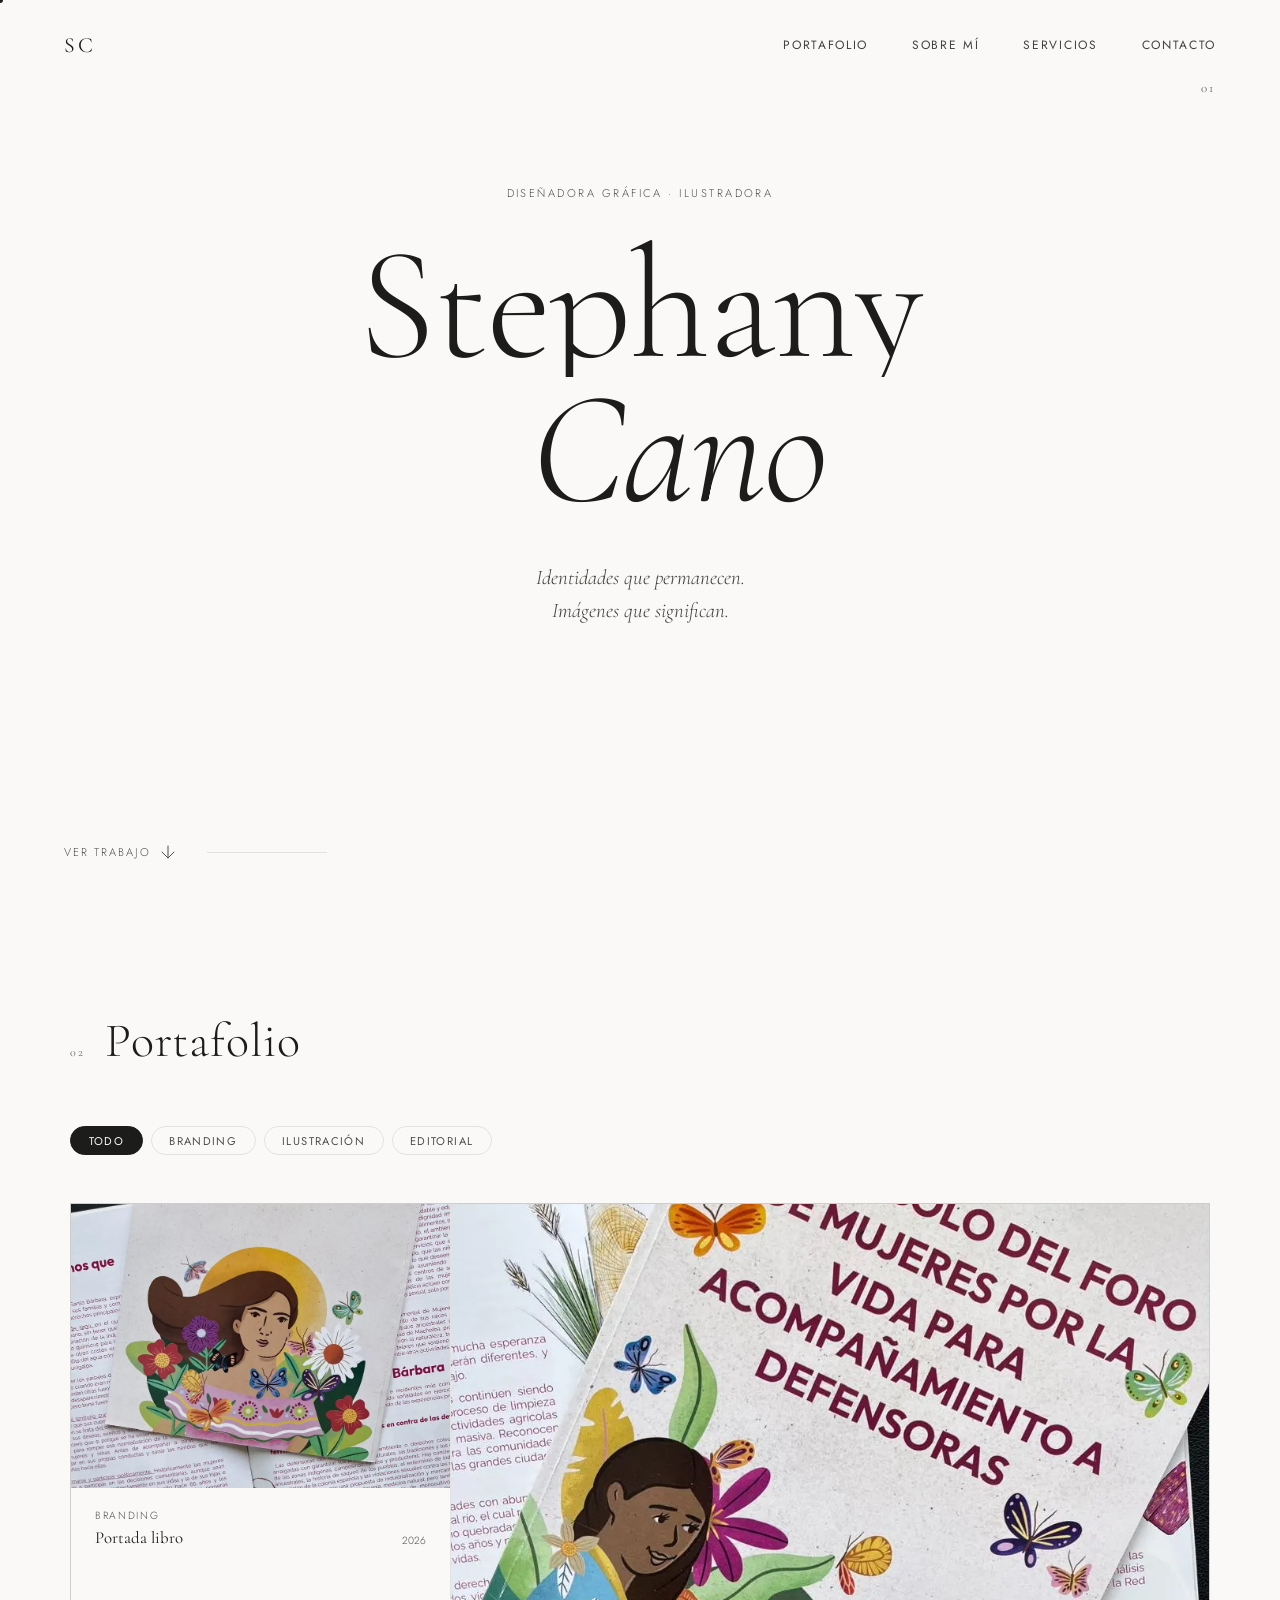
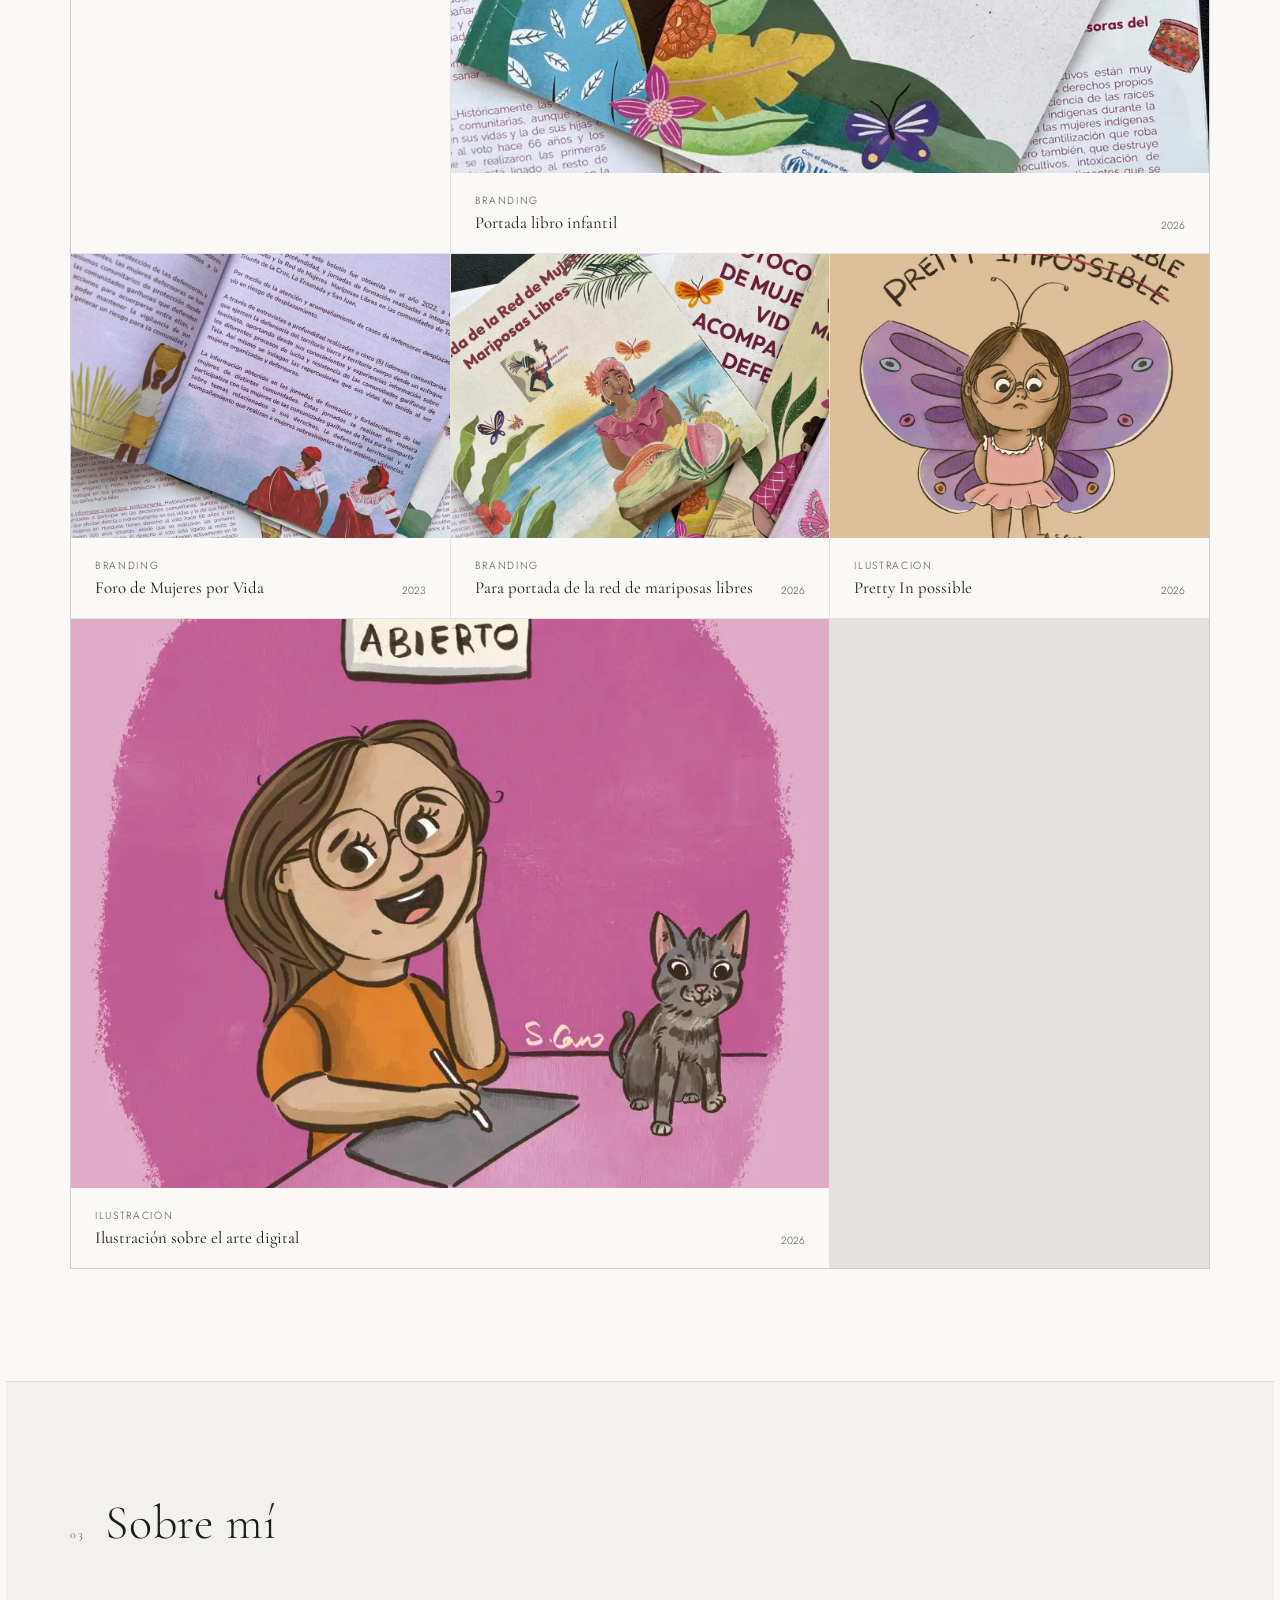
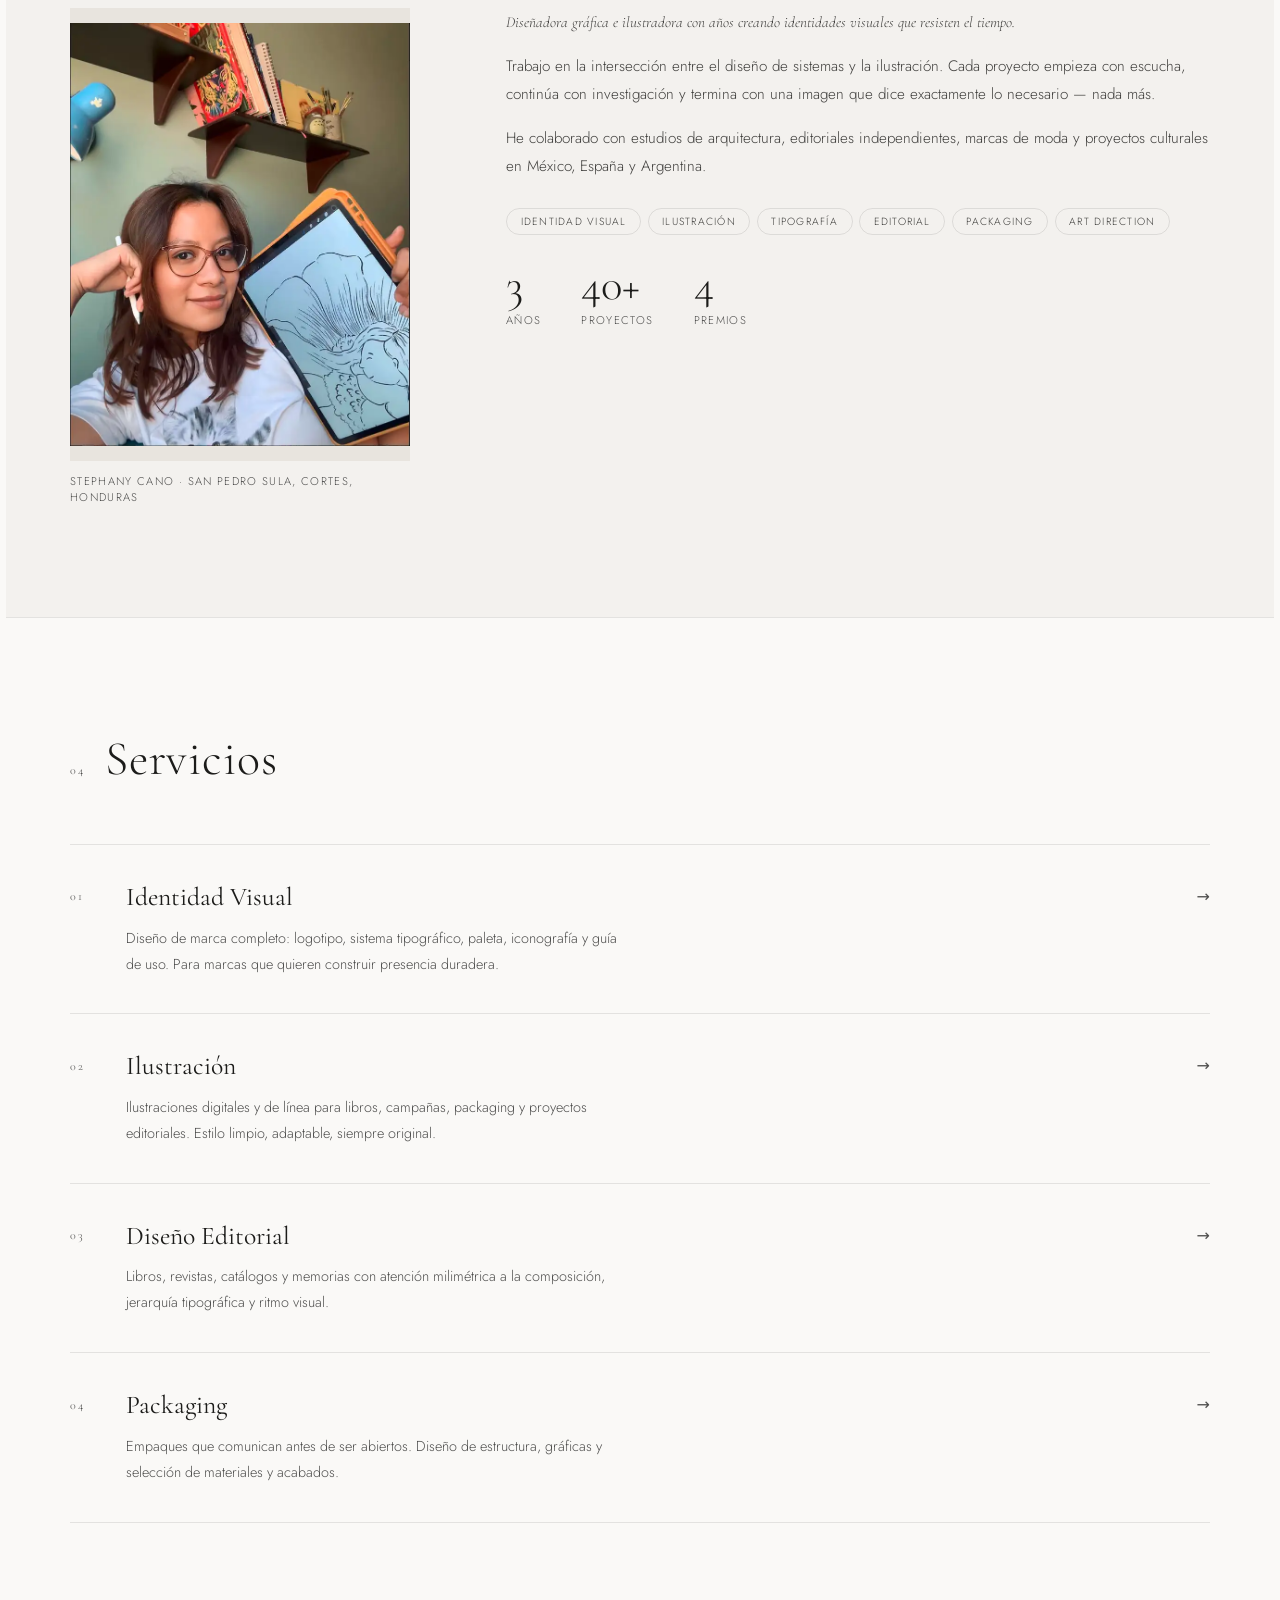
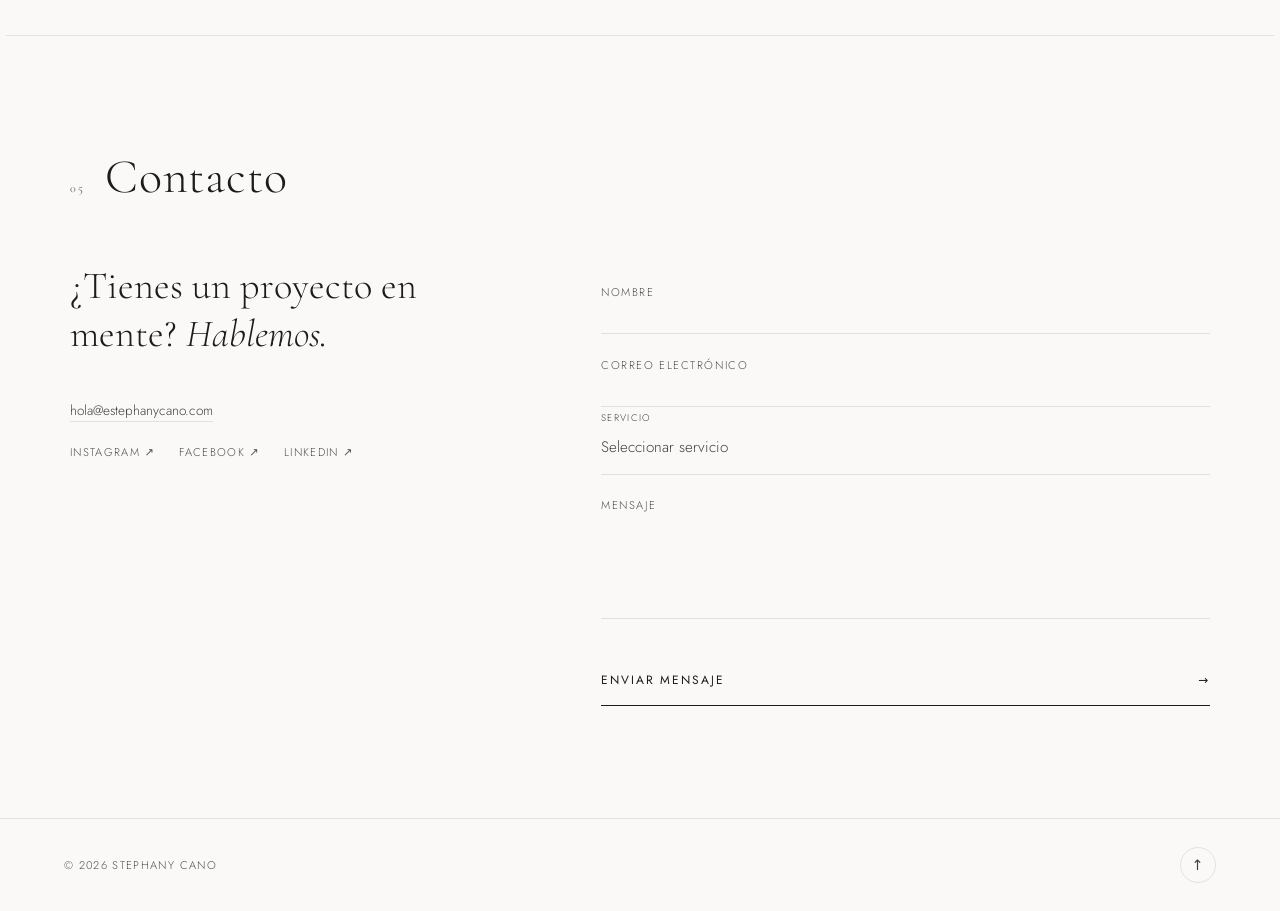
==== index.html @ 4fad3237 "version actualizada para deploy" ====
<!DOCTYPE html>
<html lang="es">
<head>
  <meta charset="UTF-8" />
  <meta name="viewport" content="width=device-width, initial-scale=1.0"/>
  <title>Stephany Cano — Diseño & Ilustración</title>
  <link rel="stylesheet" href="front/css/estilos.css" />
  <link href="https://fonts.googleapis.com/css2?family=Cormorant+Garamond:ital,wght@0,300;0,400;1,300;1,400&family=Jost:wght@300;400;500&display=swap" rel="stylesheet"/>
</head>
<body>

  <div class="cursor" id="cursor"></div>

  <!-- nav de informacion -->
  <header class="nav" id="nav">
    <a href="#inicio" class="nav-logo">SC</a>
    <nav class="nav-links" aria-label="Navegación principal">
      <a href="#portafolio">Portafolio</a>
      <a href="#sobre-mi">Sobre mí</a>
      <a href="#servicios">Servicios</a>
      <a href="#contacto">Contacto</a>
    </nav>
    <button class="burger" id="burger" aria-label="Abrir menú">
      <span></span><span></span>
    </button>
  </header>

  <!-- MENÚ MÓVIL -->
  <div class="overlay-menu" id="overlayMenu" aria-hidden="true">
    <button class="overlay-close" id="overlayClose" aria-label="Cerrar">✕</button>
    <nav class="overlay-nav">
      <a href="#portafolio" class="overlay-link">Portafolio</a>
      <a href="#sobre-mi" class="overlay-link">Sobre mí</a>
      <a href="#servicios" class="overlay-link">Servicios</a>
      <a href="#contacto" class="overlay-link">Contacto</a>
    </nav>
  </div>

  <!-- HERO -->
  <section class="hero" id="inicio">
    <div class="hero-num">01</div>
    <div class="hero-body">
      <p class="hero-eyebrow">Diseñadora gráfica · Ilustradora</p>
      <h1 class="hero-name">
        <span class="line-wrap"><span class="line">Stephany</span></span>
        <span class="line-wrap italic"><span class="line">Cano</span></span>
      </h1>
      <p class="hero-sub">Identidades que permanecen.<br/>Imágenes que significan.</p>
    </div>
    <div class="hero-foot">
      <a href="#portafolio" class="scroll-cta">
        <span>Ver trabajo</span>
        <svg width="14" height="14" viewBox="0 0 14 14" fill="none" aria-hidden="true">
          <path d="M7 1v12M1 7l6 6 6-6" stroke="currentColor" stroke-width="1" stroke-linecap="round"/>
        </svg>
      </a>
      <div class="hero-line"></div>
    </div>
  </section>

  <!-- PORTAFOLIO -->
  <section class="section" id="portafolio">
    <div class="section-meta">
      <span class="sec-num">02</span>
      <h2 class="sec-title">Portafolio</h2>
    </div>
    <div class="filter-row">
      <button class="f-btn active" data-f="all">Todo</button>
      <button class="f-btn" data-f="branding">Branding</button>
      <button class="f-btn" data-f="ilustracion">Ilustración</button>
      <button class="f-btn" data-f="editorial">Editorial</button>
    </div>
    <div class="work-grid" id="workGrid">

      <article class="work-item" data-cat="branding">
        <div class="work-img">
          <img src="img/1.webp" alt="Identidad Atelier Nube" />
          <div class="work-overlay">Ver proyecto</div>
        </div>
        <div class="work-info">
          <span class="work-cat">Branding</span>
          <h3>Portada libro</h3>
          <span class="work-yr">2026</span>
        </div>
      </article>

      <article class="work-item wide" data-cat="ilustracion">
        <div class="work-img">
          <img src="img/2.webp" alt="Identidad Atelier Nube" />
          <div class="work-overlay">Ver proyecto</div>
        </div>
        <div class="work-info">
          <span class="work-cat">Branding</span>
          <h3>Portada libro infantil</h3>
          <span class="work-yr">2026</span>
        </div>
      </article>

      <article class="work-item" data-cat="editorial">
        <div class="work-img">
          <img src="img/3.webp" alt="Identidad Atelier Nube" />
          <div class="work-overlay">Ver proyecto</div>
        </div>
        <div class="work-info">
          <span class="work-cat">Branding</span>
          <h3>Foro de Mujeres por Vida</h3>
          <span class="work-yr">2023</span>
        </div>
      </article>

      <article class="work-item" data-cat="branding">
        <div class="work-img">
          <img src="img/4.webp" alt="Identidad Atelier Nube" />
          <div class="work-overlay">Ver proyecto</div>
        </div>
        <div class="work-info">
          <span class="work-cat">Branding</span>
          <h3>Para portada de la red de mariposas libres</h3>
          <span class="work-yr">2026</span>
        </div>
      </article>

      <article class="work-item" data-cat="ilustracion">
        <div class="work-img">
          <img src="img/9.webp" alt="Identidad Atelier Nube" />
          <div class="work-overlay">Ver proyecto</div>
        </div>
        <div class="work-info">
          <span class="work-cat">Ilustracion</span>
          <h3>Pretty In possible</h3>
          <span class="work-yr">2026</span>
        </div>
      </article>

      <article class="work-item wide" data-cat="ilustracion">
        <div class="work-img">
          <img src="img/7.webp" alt="Ilustracion una niña y un gato" />
          <div class="work-overlay">Ver proyecto</div>
        </div>
        <div class="work-info">
          <span class="work-cat">Ilustracion</span>
          <h3>Ilustración sobre el arte digital</h3>
          <span class="work-yr">2026</span>
        </div>
      </article>

    </div>
  </section>

  <!-- seccion de informacion sobre mi -->
  <section class="section sobre" id="sobre-mi">
    <div class="section-meta">
      <span class="sec-num">03</span>
      <h2 class="sec-title">Sobre mí</h2>
    </div>
    <div class="sobre-grid">
      <div class="sobre-foto reveal">
        <div class="foto-box"><span></span>
          <img src="img/person.webp"/></div>
        
        <p class="foto-caption">Stephany Cano · San Pedro Sula, Cortes, Honduras</p>
      </div>
      <div class="sobre-txt reveal">
        <p class="sobre-lead">Diseñadora gráfica e ilustradora con años creando identidades visuales que resisten el tiempo.</p>
        <p>Trabajo en la intersección entre el diseño de sistemas y la ilustración. Cada proyecto empieza con escucha, continúa con investigación y termina con una imagen que dice exactamente lo necesario — nada más.</p>
        <p>He colaborado con estudios de arquitectura, editoriales independientes, marcas de moda y proyectos culturales en México, España y Argentina.</p>
        <div class="tag-list">
          <span>Identidad visual</span><span>Ilustración</span><span>Tipografía</span>
          <span>Editorial</span><span>Packaging</span><span>Art direction</span>
        </div>
        <div class="stat-row">
          <div class="stat"><strong>3</strong><span>años</span></div>
          <div class="stat"><strong>40+</strong><span>proyectos</span></div>
          <div class="stat"><strong>4</strong><span>premios</span></div>
        </div>
      </div>
    </div>
  </section>

  <!-- seccion de los servicios -->
  <section class="section" id="servicios">
    <div class="section-meta">
      <span class="sec-num">04</span>
      <h2 class="sec-title">Servicios</h2>
    </div>
    <div class="serv-list">
      <div class="serv-item reveal">
        <div class="serv-head">
          <span class="serv-n">01</span>
          <h3>Identidad Visual</h3>
          <span class="serv-arr">→</span>
        </div>
        <p>Diseño de marca completo: logotipo, sistema tipográfico, paleta, iconografía y guía de uso. Para marcas que quieren construir presencia duradera.</p>
      </div>
      <div class="serv-item reveal">
        <div class="serv-head">
          <span class="serv-n">02</span>
          <h3>Ilustración</h3>
          <span class="serv-arr">→</span>
        </div>
        <p>Ilustraciones digitales y de línea para libros, campañas, packaging y proyectos editoriales. Estilo limpio, adaptable, siempre original.</p>
      </div>
      <div class="serv-item reveal">
        <div class="serv-head">
          <span class="serv-n">03</span>
          <h3>Diseño Editorial</h3>
          <span class="serv-arr">→</span>
        </div>
        <p>Libros, revistas, catálogos y memorias con atención milimétrica a la composición, jerarquía tipográfica y ritmo visual.</p>
      </div>
      <div class="serv-item reveal">
        <div class="serv-head">
          <span class="serv-n">04</span>
          <h3>Packaging</h3>
          <span class="serv-arr">→</span>
        </div>
        <p>Empaques que comunican antes de ser abiertos. Diseño de estructura, gráficas y selección de materiales y acabados.</p>
      </div>
    </div>
  </section>

  <!-- CONTACTO -->
  <section class="section" id="contacto">
    <div class="section-meta">
      <span class="sec-num">05</span>
      <h2 class="sec-title">Contacto</h2>
    </div>
    <div class="contact-grid">
      <div class="contact-left reveal">
        <p class="contact-lead">¿Tienes un proyecto en mente? <em>Hablemos.</em></p>
        <div class="contact-info">
          <a href="mailto:hola@elenamora.com" class="c-mail">hola@estephanycano.com</a>
          <div class="c-socials">
            <a href="https://www.instagram.com/stephaniecanolara/" class="c-soc" target="_blank" rel="noopener">Instagram ↗</a>
            <a href="#" class="c-soc" target="_blank" rel="noopener">Facebook ↗</a>
            <a href="#" class="c-soc" target="_blank" rel="noopener">LinkedIn ↗</a>
          </div>
        </div>
      </div>
      <form class="contact-form reveal" id="cForm" novalidate>
        <div class="field">
          <input type="text" id="fn" name="nombre" placeholder=" " required autocomplete="name"/>
          <label for="fn">Nombre</label>
        </div>
        <div class="field">
          <input type="email" id="fe" name="email" placeholder=" " required autocomplete="email"/>
          <label for="fe">Correo electrónico</label>
        </div>
        <div class="field field-sel">
          <select id="fs" name="servicio">
            <option value="">Seleccionar servicio</option>
            <option>Identidad Visual</option>
            <option>Ilustración</option>
            <option>Diseño Editorial</option>
            <option>Packaging</option>
            <option>Otro</option>
          </select>
          <label for="fs" class="sel-label">Servicio</label>
        </div>
        <div class="field">
          <textarea id="fm" name="mensaje" rows="4" placeholder=" " required></textarea>
          <label for="fm">Mensaje</label>
        </div>
        <button type="submit" class="send-btn">
          <span>Enviar mensaje</span>
          <span class="send-arr">→</span>
        </button>
        <p class="form-ok" id="formOk">Mensaje recibido — te escribo pronto.</p>
      </form>
    </div>
  </section>

  <!-- FOOTER -->
  <footer class="footer">
    <span>© 2026 Stephany Cano</span>
    <a href="#inicio" class="up-btn" aria-label="Volver arriba">↑</a>
  </footer>

  <script src="front/js/script.js"></script>
</body>
</html>
---- front/css/estilos.css ----
/* ---- VARIABLES ---- */
:root {
  --white:   #faf9f7;
  --off:     #f3f1ee;
  --bone:    #e8e4de;
  --ink:     #1c1c1a;
  --ink-mid: #41403e;
  --ink-low: #4f4f4e;
  --rule:    rgba(28,28,26,.1);
  --accent:  #1c1c1a;

  --serif: 'Cormorant Garamond', Georgia, serif;
  --sans:  'Jost', system-ui, sans-serif;

  --max: 1140px;
  --pad: clamp(1.5rem, 5vw, 4rem);
  --ease: cubic-bezier(.4,0,.2,1);
}

/* ---- RESET ---- */
*, *::before, *::after { box-sizing: border-box; margin: 0; padding: 0; }
html { scroll-behavior: smooth; }
body {
  font-family: var(--sans);
  font-weight: 300;
  background: var(--white);
  color: var(--ink);
  overflow-x: hidden;
  -webkit-font-smoothing: antialiased;
}
a { color: inherit; text-decoration: none; }
ul { list-style: none; }
button { font-family: inherit; cursor: pointer; background: none; border: none; }
img { display: block; max-width: 100%; }

/* ---- CURSOR ---- */
.cursor {
  width: 6px; height: 6px;
  background: var(--ink);
  border-radius: 50%;
  position: fixed; top: 0; left: 0;
  pointer-events: none;
  z-index: 9999;
  transform: translate(-50%,-50%);
  transition: transform .15s var(--ease), width .3s, height .3s, background .3s;
  mix-blend-mode: multiply;
}
.cursor.big {
  width: 40px; height: 40px;
  background: transparent;
  border: 1px solid var(--ink);
  opacity: .5;
}
@media (pointer: coarse) { .cursor { display: none; } html { cursor: auto; } }

/* ---- NAV ---- */
.nav {
  position: fixed; top: 0; left: 0; right: 0;
  z-index: 800;
  padding: 2rem var(--pad);
  display: flex; align-items: center; justify-content: space-between;
  transition: background .4s var(--ease), padding .4s var(--ease);
}
.nav.stuck {
  background: rgba(250,249,247,.95);
  backdrop-filter: blur(10px);
  padding: 1.1rem var(--pad);
  border-bottom: 1px solid var(--rule);
}
.nav-logo {
  font-family: var(--serif);
  font-size: 1.35rem;
  font-weight: 400;
  letter-spacing: .15em;
}
.nav-links {
  display: flex; gap: 2.75rem;
}
.nav-links a {
  font-size: .75rem;
  font-weight: 400;
  letter-spacing: .14em;
  text-transform: uppercase;
  color: var(--ink-mid);
  position: relative;
  transition: color .3s;
}
.nav-links a::after {
  content: '';
  position: absolute; bottom: -3px; left: 0;
  width: 0; height: 1px;
  background: var(--ink);
  transition: width .35s var(--ease);
}
.nav-links a:hover { color: var(--ink); }
.nav-links a:hover::after { width: 100%; }

.burger {
  display: none; flex-direction: column; gap: 7px; padding: 4px;
}
.burger span {
  display: block; width: 22px; height: 1px; background: var(--ink);
  transition: transform .35s var(--ease), opacity .35s;
}
.work-img img {
  width: 100%;
  height: 100%;
  object-fit: cover;
  display: block;
  transition: transform .5s ease;
}

.work-item:hover .work-img img {
  transform: scale(1.04);
}
/* ---- OVERLAY MENU ---- */
.overlay-menu {
  position: fixed; inset: 0;
  background: var(--ink);
  z-index: 900;
  display: flex; align-items: center; justify-content: center;
  opacity: 0; pointer-events: none;
  transition: opacity .45s var(--ease);
}
.overlay-menu.open { opacity: 1; pointer-events: all; }
.overlay-close {
  position: absolute; top: 2rem; right: var(--pad);
  color: rgba(250,249,247,.5); font-size: 1.25rem;
  transition: color .25s;
}
.overlay-close:hover { color: var(--white); }
.overlay-nav { display: flex; flex-direction: column; align-items: center; gap: 2rem; }
.overlay-link {
  font-family: var(--serif);
  font-size: clamp(2rem, 6vw, 4rem);
  font-weight: 300;
  font-style: italic;
  color: rgba(250,249,247,.8);
  letter-spacing: .03em;
  transition: color .3s;
}
.overlay-link:hover { color: var(--white); }

/* ---- HERO ---- */
.hero {
  align-items: center;
  text-align: center;
  min-height: 100svh;
  display:grid;
  grid-template-rows: 1fr auto;
  
  padding: 0 var(--pad);
  padding-top: 1rem;
  position: relative;
}
.hero-num {
  position: absolute; top: 5rem; right: var(--pad);
  font-family: var(--serif); font-size: .80rem;
  color: var(--ink-low); letter-spacing: .2em;
}
.hero-body {

   align-self:center;
    padding-bottom: 3rem; 
  }
.hero-eyebrow {
  font-size: .7rem;
  letter-spacing: .22em;
  text-transform: uppercase;
  color: var(--ink-low);
  margin-bottom: 2rem;
}
.hero-name {
  font-family: var(--serif);
  font-size: clamp(5rem, 14vw, 10rem);
  font-weight: 300;
  line-height: .9;
  letter-spacing: -.01em;
  display: block;
  overflow: hidden;
}
.line-wrap {
  display: block; overflow: hidden;
}
.line-wrap.italic { margin-left: clamp(2rem, 6vw, 8rem); }
.line-wrap.italic .line { font-style: italic; }
.line {
  display: block;
  transform: translateY(110%);
  animation: slideUp .9s var(--ease) forwards;
}
.line-wrap:nth-child(2) .line { animation-delay: .12s; }
.hero-sub {
  font-family: var(--serif); font-size: clamp(1rem, 2vw, 1.3rem);
  font-weight: 300; font-style: italic;
  color: var(--ink-mid); line-height: 1.6;
  margin-top: 2.5rem;
  animation: fadeIn .9s .4s both;
}
@keyframes slideUp {
  to { transform: translateY(0); }
}
@keyframes fadeIn {
  from { opacity: 0; transform: translateY(12px); }
  to   { opacity: 1; transform: translateY(0); }
}

.hero-foot {
  display: flex; align-items: center; gap: 2rem;
  padding-bottom: 2.5rem;
  animation: fadeIn .8s .6s both;
}
.scroll-cta {
  display: flex; align-items: center; gap: .6rem;
  font-size: .7rem; letter-spacing: .18em; text-transform: uppercase;
  color: var(--ink-low);
  transition: color .3s, gap .3s;
}
.scroll-cta:hover { color: var(--ink); gap: .9rem; }
.hero-line {
  flex: 1; height: 1px; background: var(--rule);
  max-width: 120px;
}

/* ---- SECTION BASE ---- */
.section {
  padding: 7rem var(--pad);
  max-width: calc(var(--max) + var(--pad) * 2);
  margin: 0 auto;
}
.section + .section { border-top: 1px solid var(--rule); }

.section-meta {
  display: flex; align-items: baseline; gap: 1.25rem;
  margin-bottom: 3.5rem;
}
.sec-num {
  font-family: var(--serif); font-size: .75rem;
  color: var(--ink-low); letter-spacing: .15em;
}
.sec-title {
  font-family: var(--serif);
  font-size: clamp(1.8rem, 4vw, 3rem);
  font-weight: 300; letter-spacing: .02em;
}

/* ---- FILTER ROW ---- */
.filter-row {
  display: flex; gap: .5rem; flex-wrap: wrap;
  margin-bottom: 3rem;
}
.f-btn {
  padding: .35rem 1.1rem;
  font-size: .7rem; letter-spacing: .12em; text-transform: uppercase;
  border: 1px solid var(--rule);
  border-radius: 100px;
  color: var(--ink-low);
  transition: all .3s var(--ease);
}
.f-btn:hover, .f-btn.active {
  background: var(--ink); color: var(--white);
  border-color: var(--ink);
}

/* ---- WORK GRID ---- */
.work-grid {
  display: grid;
  grid-template-columns: repeat(3, 1fr);
  gap: 1px;
  background: var(--rule);
  border: 1px solid var(--rule);
}
.work-item {
  background: var(--white);
  overflow: hidden;
  transition: background .3s;
}
.work-item.wide { grid-column: span 2; }
.work-item.hidden { display: none; }

.work-img {
  aspect-ratio: 4/3;
  background: linear-gradient(145deg, var(--c1), var(--c2));
  display: flex; align-items: center; justify-content: center;
  position: relative;
  overflow: hidden;
  transition: background .4s;
}
.work-sym {
  font-size: 3rem; color: rgba(28,28,26,.15);
  transition: transform .5s var(--ease), color .4s;
}
.work-overlay {
  position: absolute; inset: 0;
  display: flex; align-items: center; justify-content: center;
  font-size: .7rem; letter-spacing: .18em; text-transform: uppercase;
  background: rgba(28,28,26,.7); color: var(--white);
  opacity: 0;
  transition: opacity .35s var(--ease);
}
.work-item:hover .work-overlay { opacity: 1; }
.work-item:hover .work-sym { transform: scale(1.1) rotate(8deg); color: rgba(28,28,26,.08); }

.work-info {
  padding: 1.25rem 1.5rem;
  display: grid; grid-template-columns: 1fr auto;
  align-items: end; gap: .25rem;
}
.work-cat {
  font-size: .65rem; letter-spacing: .16em; text-transform: uppercase;
  color: var(--ink-low);
  grid-column: 1; grid-row: 1;
}
.work-info h3 {
  font-family: var(--serif); font-size: 1.05rem; font-weight: 400;
  grid-column: 1; grid-row: 2;
  transition: letter-spacing .3s;
}
.work-item:hover .work-info h3 { letter-spacing: .02em; }
.work-yr {
  font-size: .65rem; color: var(--ink-low);
  grid-column: 2; grid-row: 1 / 3; align-self: end;
}

/* ---- SOBRE MÍ ---- */
.sobre { background: var(--off); }
.sobre-grid {
  display: grid; grid-template-columns: 340px 1fr;
  gap: 6rem; align-items: start;
}
.foto-box {
  width: 100%; aspect-ratio: 3/4;
  background: var(--bone);
  display: flex; align-items: center; justify-content: center;
  font-family: var(--serif); font-size: 4rem; font-style: italic;
  color: var(--ink-low); letter-spacing: .08em;
}
.foto-caption {
  font-size: .7rem; letter-spacing: .12em; text-transform: uppercase;
  color: var(--ink-low); margin-top: .75rem;
}
.sobre-lead {
  font-family: var(--serif); font-size: clamp(1.2rem, 2.5vw, 1.65rem);
  font-weight: 300; font-style: italic;
  line-height: 1.4; color: var(--ink);
  margin-bottom: 1.75rem;
}
.sobre-txt p {
  font-size: .95rem; color: var(--ink-mid);
  line-height: 1.85; margin-bottom: 1rem;
}
.tag-list {
  display: flex; flex-wrap: wrap; gap: .4rem;
  margin: 1.75rem 0;
}
.tag-list span {
  font-size: .65rem; letter-spacing: .12em; text-transform: uppercase;
  padding: .3rem .85rem;
  border: 1px solid var(--rule); border-radius: 100px;
  color: var(--ink-mid);
}
.stat-row { display: flex; gap: 2.5rem; margin-top: .5rem; }
.stat strong {
  display: block;
  font-family: var(--serif); font-size: 2.8rem;
  font-weight: 300; line-height: 1;
}
.stat span {
  font-size: .7rem; letter-spacing: .12em; text-transform: uppercase;
  color: var(--ink-low); margin-top: .3rem; display: block;
}

/* ---- SERVICIOS ---- */
.serv-list { display: flex; flex-direction: column; }
.serv-item {
  padding: 2.25rem 0;
  border-bottom: 1px solid var(--rule);
  transition: padding-left .35s var(--ease);
}
.serv-item:first-child { border-top: 1px solid var(--rule); }
.serv-item:hover { padding-left: 1rem; }
.serv-head {
  display: flex; align-items: center; gap: 1.5rem;
  margin-bottom: .85rem;
}
.serv-n {
  font-family: var(--serif); font-size: .75rem;
  color: var(--ink-low); letter-spacing: .15em;
  min-width: 2rem;
}
.serv-head h3 {
  font-family: var(--serif); font-size: clamp(1.2rem, 2.5vw, 1.6rem);
  font-weight: 400; flex: 1;
}
.serv-arr {
  color: var(--ink-low);
  transition: transform .35s var(--ease), color .25s;
}
.serv-item:hover .serv-arr { transform: translateX(6px); color: var(--ink); }
.serv-item > p {
  font-size: .9rem; color: var(--ink-low);
  line-height: 1.8; max-width: 560px;
  padding-left: calc(2rem + 1.5rem);
}

/* ---- CONTACTO ---- */
.contact-grid {
  display: grid; grid-template-columns: 1fr 1.4fr;
  gap: 6rem; align-items: start;
}
.contact-lead {
  font-family: var(--serif); font-size: clamp(1.5rem, 3vw, 2.5rem);
  font-weight: 300; line-height: 1.25;
  margin-bottom: 2.5rem;
}
.contact-lead em { font-style: italic; }
.c-mail {
  font-size: .85rem; color: var(--ink-mid);
  display: inline-block; margin-bottom: 1.5rem;
  position: relative;
}
.c-mail::after {
  content: '';
  position: absolute; bottom: -2px; left: 0;
  width: 100%; height: 1px; background: var(--rule);
  transition: background .3s;
}
.c-mail:hover::after { background: var(--ink); }
.c-socials { display: flex; gap: 1.5rem; flex-wrap: wrap; }
.c-soc {
  font-size: .7rem; letter-spacing: .12em; text-transform: uppercase;
  color: var(--ink-low); transition: color .25s;
}
.c-soc:hover { color: var(--ink); }

/* ---- FORM ---- */
.contact-form { display: flex; flex-direction: column; gap: 0; }
.field {
  position: relative;
  border-bottom: 1px solid var(--rule);
  padding: 1.4rem 0 .6rem;
  transition: border-color .3s;
}
.field:focus-within { border-color: var(--ink); }
.field label {
  position: absolute; top: 1.4rem; left: 0;
  font-size: .7rem; letter-spacing: .14em; text-transform: uppercase;
  color: var(--ink-low);
  pointer-events: none;
  transition: top .25s var(--ease), font-size .25s, color .25s;
}
.field input,
.field textarea {
  width: 100%; background: none; border: none; outline: none;
  font-family: var(--sans); font-size: .95rem; font-weight: 300;
  color: var(--ink); padding-top: 1.1rem;
  resize: none;
}
.field input:not(:placeholder-shown) ~ label,
.field input:focus ~ label,
.field textarea:not(:placeholder-shown) ~ label,
.field textarea:focus ~ label {
  top: .2rem; font-size: .6rem; color: var(--ink-mid);
}
.field-sel { padding-top: 1.75rem; }
.field-sel select {
  width: 100%; background: none; border: none; outline: none;
  font-family: var(--sans); font-size: .95rem; font-weight: 300;
  color: var(--ink-mid); cursor: pointer; padding-bottom: .4rem;
  -webkit-appearance: none; appearance: none;
}
.field-sel .sel-label {
  position: absolute; top: .25rem; left: 0;
  font-size: .6rem; letter-spacing: .14em; text-transform: uppercase;
  color: var(--ink-mid);
}
.send-btn {
  display: flex; align-items: center; justify-content: space-between;
  margin-top: 2.25rem;
  padding: 1rem 0;
  font-size: .75rem; letter-spacing: .16em; text-transform: uppercase;
  color: var(--ink);
  border-bottom: 1px solid var(--ink);
  transition: padding-right .3s var(--ease);
}
.send-btn:hover { padding-right: .5rem; }
.send-arr { transition: transform .3s var(--ease); }
.send-btn:hover .send-arr { transform: translateX(8px); }
.form-ok {
  display: none; margin-top: 1rem;
  font-size: .8rem; letter-spacing: .08em;
  color: var(--ink-low); font-style: italic;
}
.form-ok.show { display: block; }

/* ---- FOOTER ---- */
.footer {
  border-top: 1px solid var(--rule);
  padding: 1.75rem var(--pad);
  display: flex; align-items: center; justify-content: space-between;
  font-size: .7rem; letter-spacing: .12em; text-transform: uppercase;
  color: var(--ink-low);
}
.up-btn {
  width: 36px; height: 36px;
  border: 1px solid var(--rule);
  border-radius: 50%;
  display: flex; align-items: center; justify-content: center;
  color: var(--ink-mid); font-size: .9rem;
  transition: background .3s, color .3s, border-color .3s;
}
.up-btn:hover { background: var(--ink); color: var(--white); border-color: var(--ink); }

/* ---- REVEAL ---- */
.reveal {
  opacity: 0; transform: translateY(24px);
  transition: opacity .7s var(--ease), transform .7s var(--ease);
}
.reveal.in { opacity: 1; transform: none; }

/* ---- RESPONSIVE ---- */
@media (max-width: 1024px) {
  .work-grid { grid-template-columns: repeat(2, 1fr); }
  .work-item.wide { grid-column: span 2; }
  .sobre-grid { grid-template-columns: 260px 1fr; gap: 3rem; }
  .contact-grid { grid-template-columns: 1fr; gap: 3.5rem; }
}
@media (max-width: 768px) {
  .nav-links { display: none; }
  .burger { display: flex; }
  .sobre-grid { grid-template-columns: 1fr; }
  .foto-box { max-width: 280px; }
  .work-grid { grid-template-columns: 1fr; }
  .work-item.wide { grid-column: span 1; }
  .stat-row { gap: 1.5rem; }
}
@media (max-width: 480px) {
  .hero-name { font-size: clamp(3.5rem, 18vw, 6rem); }
}
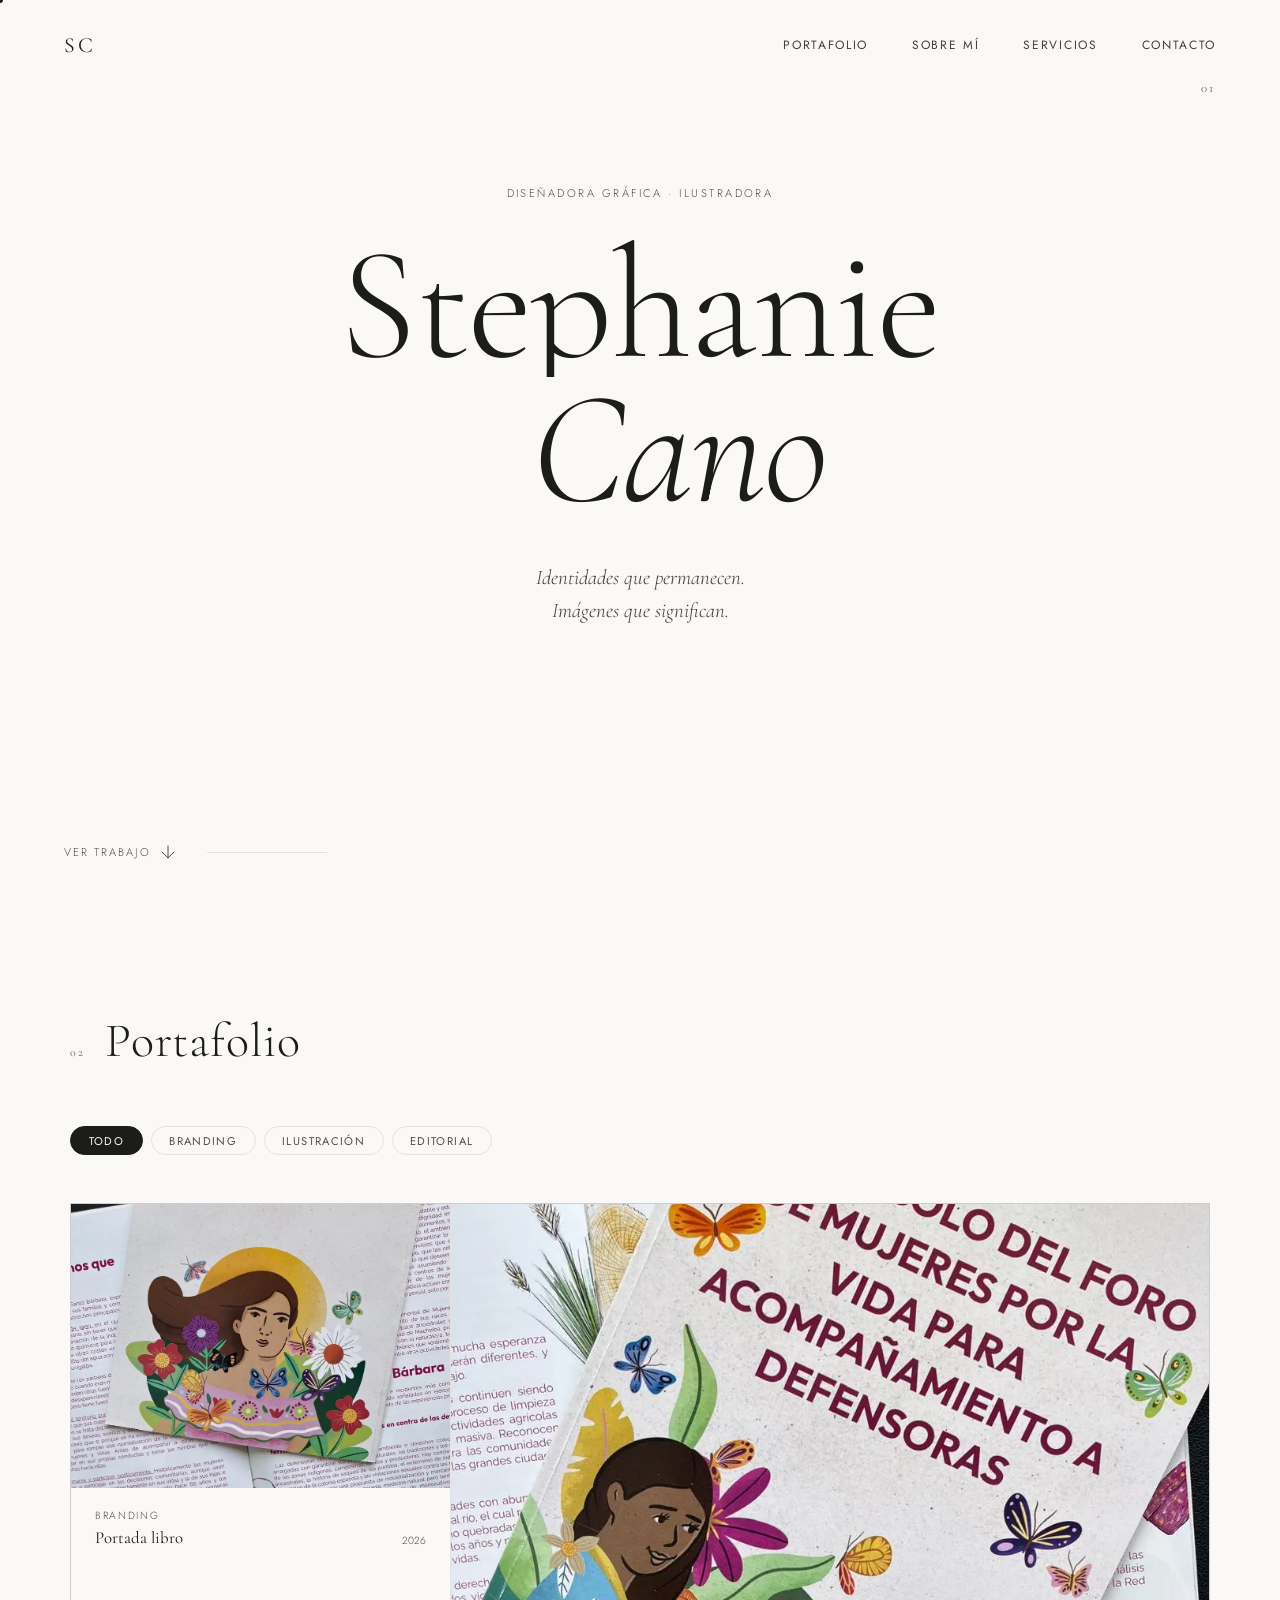
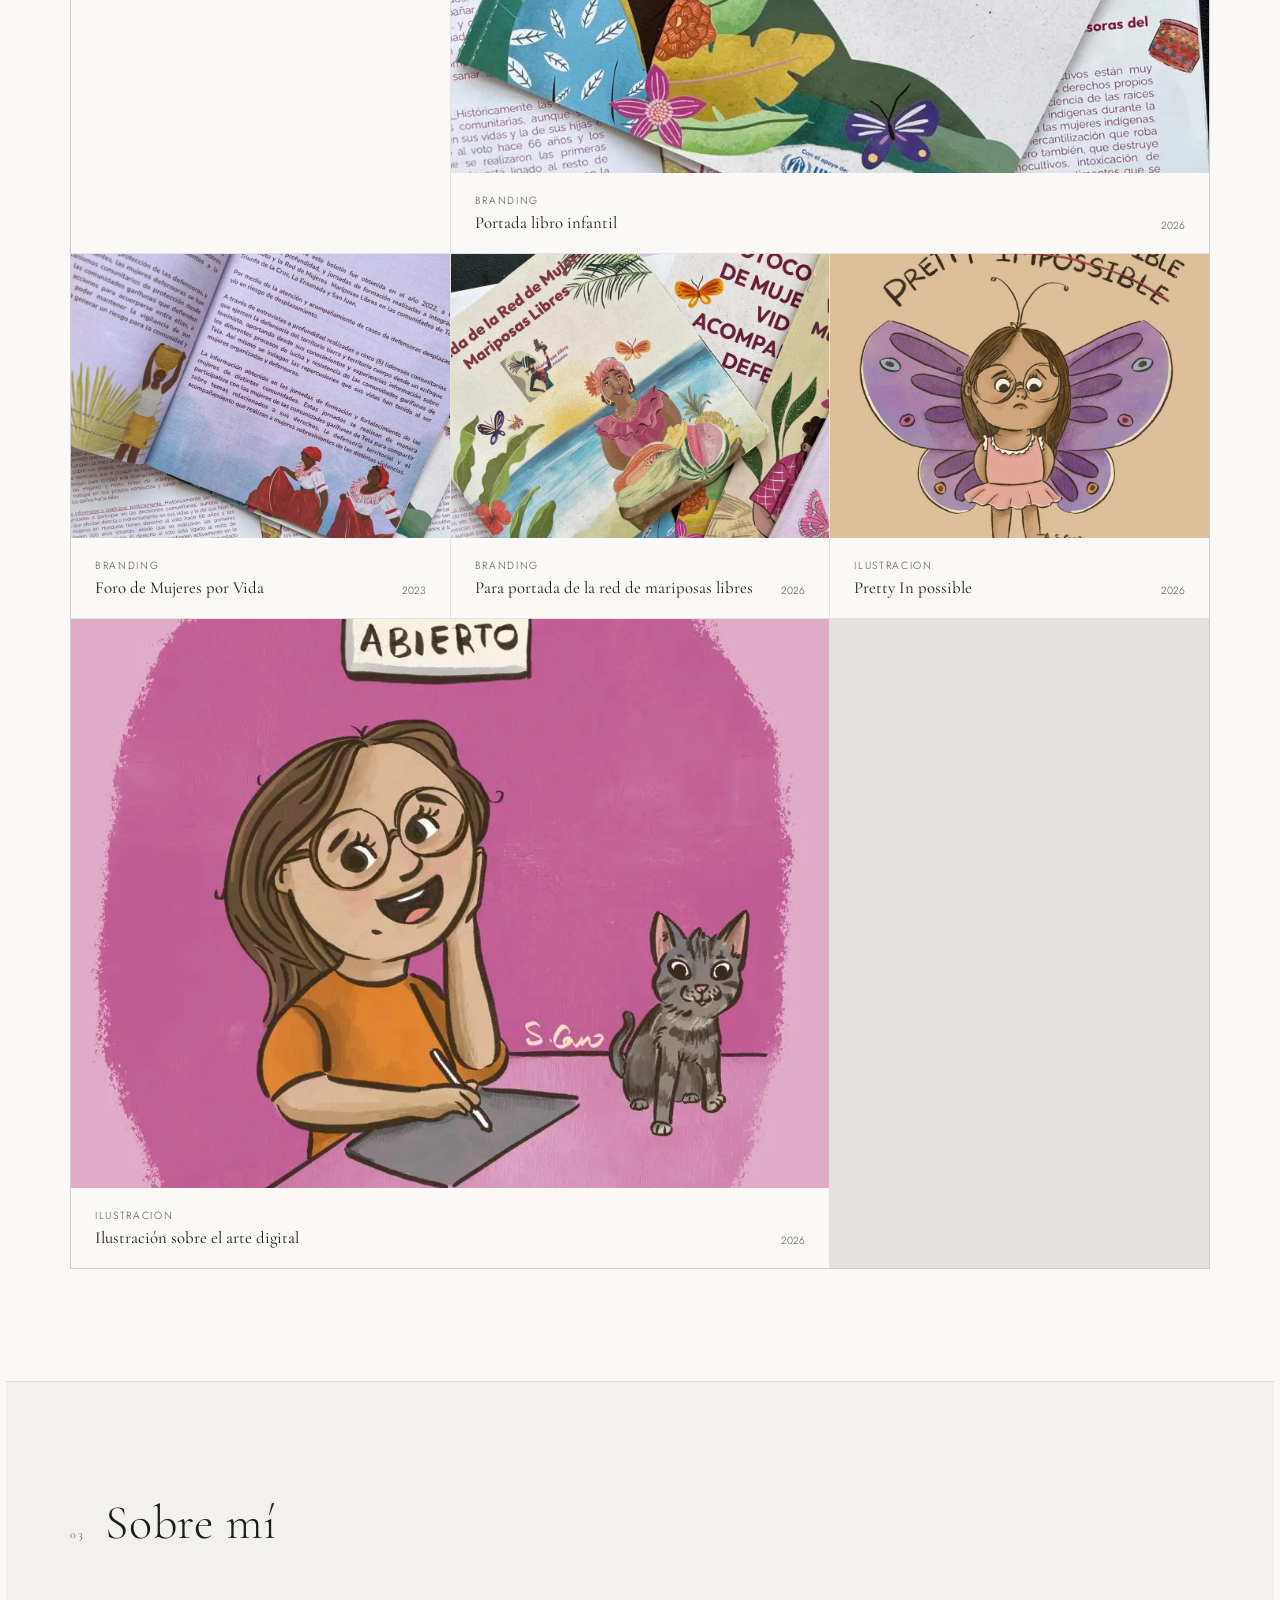
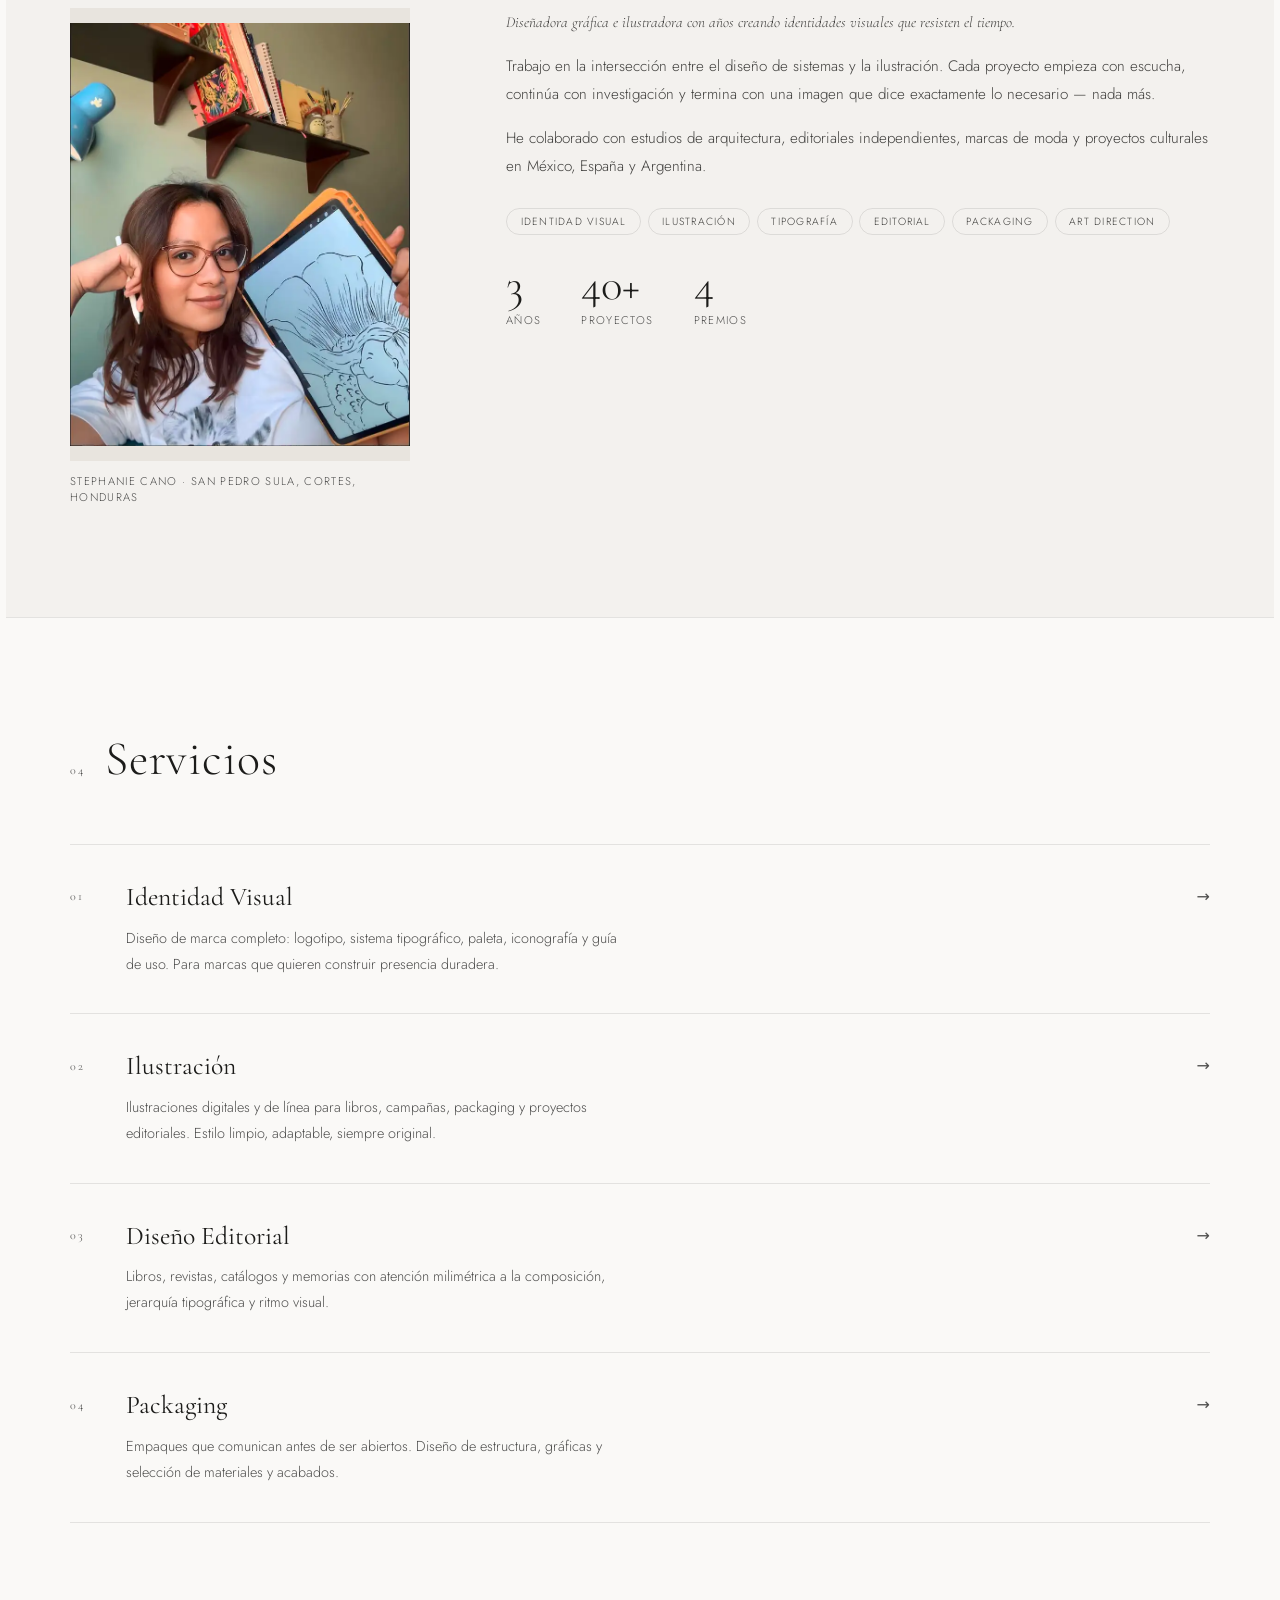
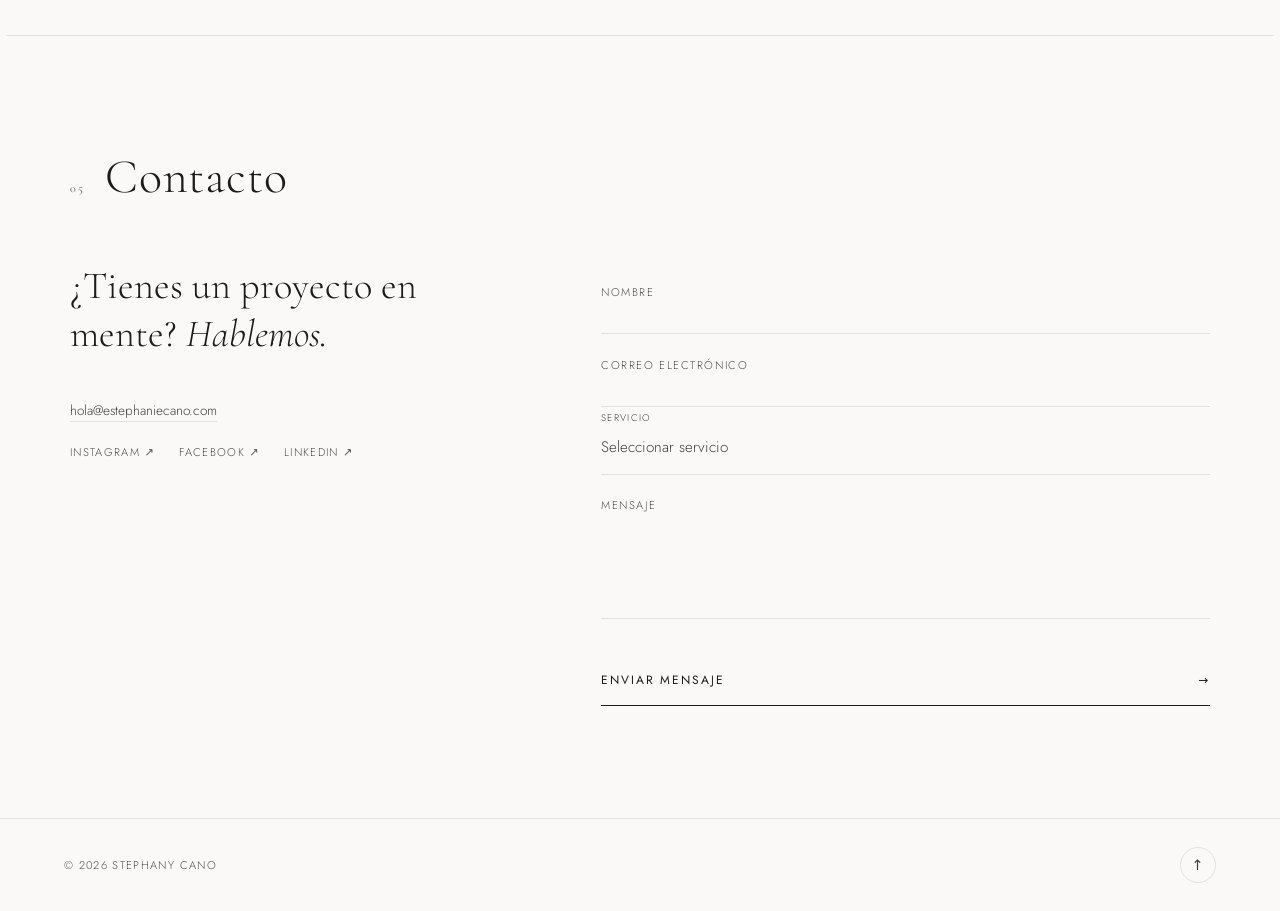
==== commit 0ce99c56: "arreglo de nombre" ====
--- a/index.html
+++ b/index.html
@@ -3,7 +3,7 @@
 <head>
   <meta charset="UTF-8" />
   <meta name="viewport" content="width=device-width, initial-scale=1.0"/>
-  <title>Stephany Cano — Diseño & Ilustración</title>
+  <title>Stephanie Cano — Diseño & Ilustración</title>
   <link rel="stylesheet" href="front/css/estilos.css" />
   <link href="https://fonts.googleapis.com/css2?family=Cormorant+Garamond:ital,wght@0,300;0,400;1,300;1,400&family=Jost:wght@300;400;500&display=swap" rel="stylesheet"/>
 </head>
@@ -42,7 +42,7 @@
     <div class="hero-body">
       <p class="hero-eyebrow">Diseñadora gráfica · Ilustradora</p>
       <h1 class="hero-name">
-        <span class="line-wrap"><span class="line">Stephany</span></span>
+        <span class="line-wrap"><span class="line">Stephanie</span></span>
         <span class="line-wrap italic"><span class="line">Cano</span></span>
       </h1>
       <p class="hero-sub">Identidades que permanecen.<br/>Imágenes que significan.</p>
@@ -158,7 +158,7 @@
         <div class="foto-box"><span></span>
           <img src="img/person.webp"/></div>
         
-        <p class="foto-caption">Stephany Cano · San Pedro Sula, Cortes, Honduras</p>
+        <p class="foto-caption">Stephanie Cano · San Pedro Sula, Cortes, Honduras</p>
       </div>
       <div class="sobre-txt reveal">
         <p class="sobre-lead">Diseñadora gráfica e ilustradora con años creando identidades visuales que resisten el tiempo.</p>
@@ -229,7 +229,7 @@
       <div class="contact-left reveal">
         <p class="contact-lead">¿Tienes un proyecto en mente? <em>Hablemos.</em></p>
         <div class="contact-info">
-          <a href="mailto:hola@elenamora.com" class="c-mail">hola@estephanycano.com</a>
+          <a href="mailto:hola@elenamora.com" class="c-mail">hola@estephaniecano.com</a>
           <div class="c-socials">
             <a href="https://www.instagram.com/stephaniecanolara/" class="c-soc" target="_blank" rel="noopener">Instagram ↗</a>
             <a href="#" class="c-soc" target="_blank" rel="noopener">Facebook ↗</a>
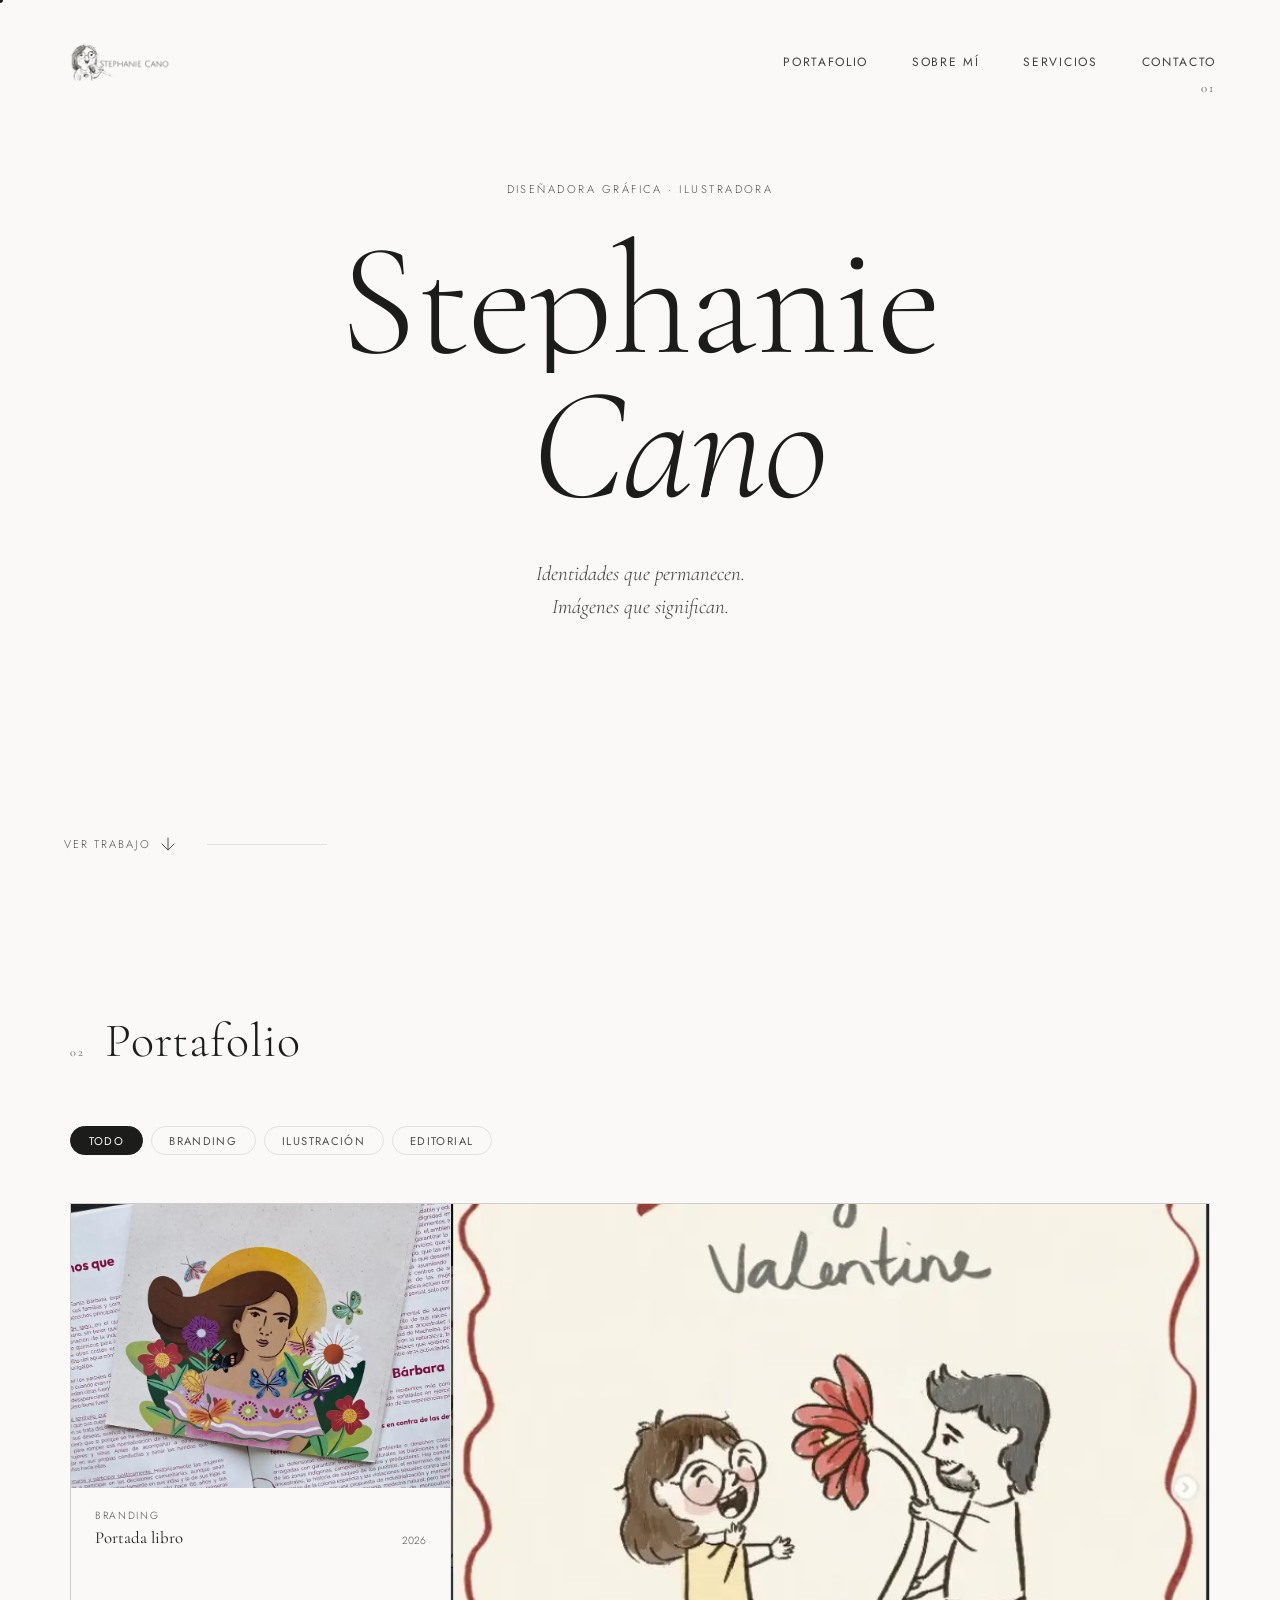
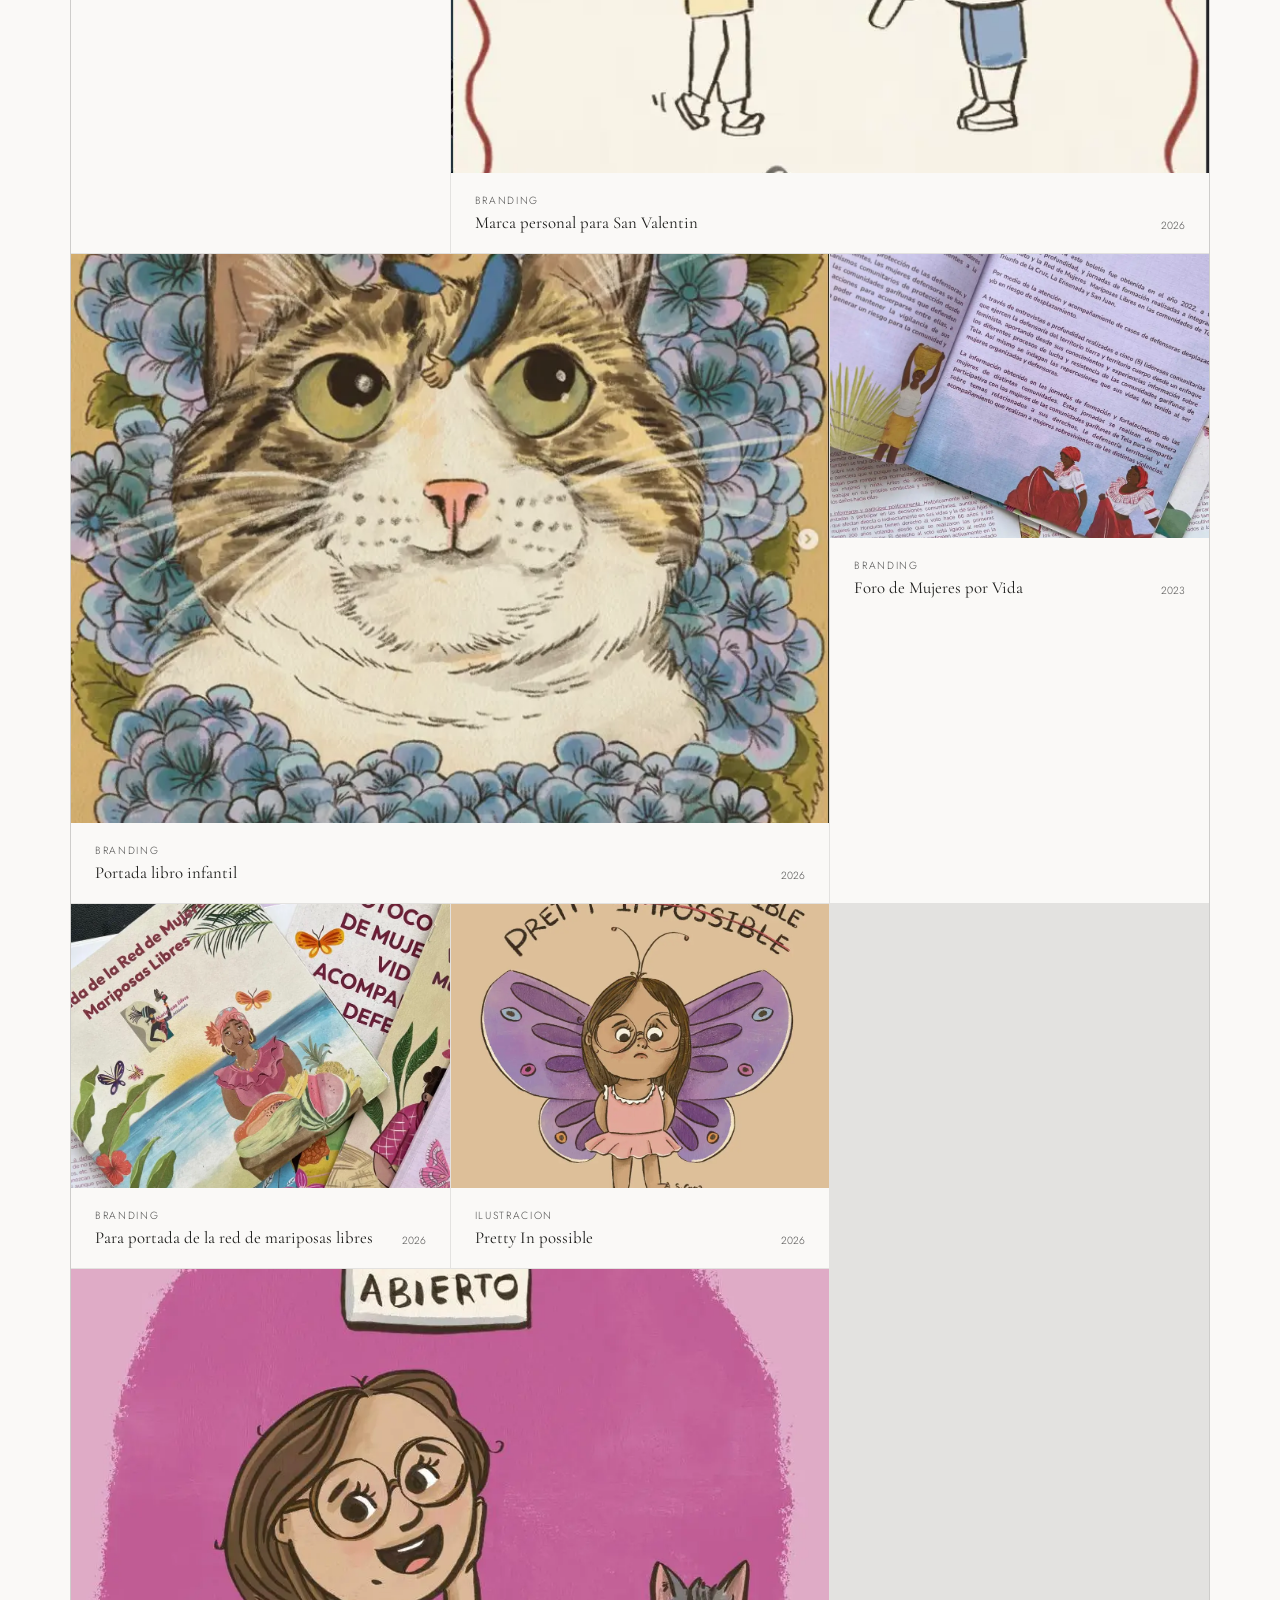
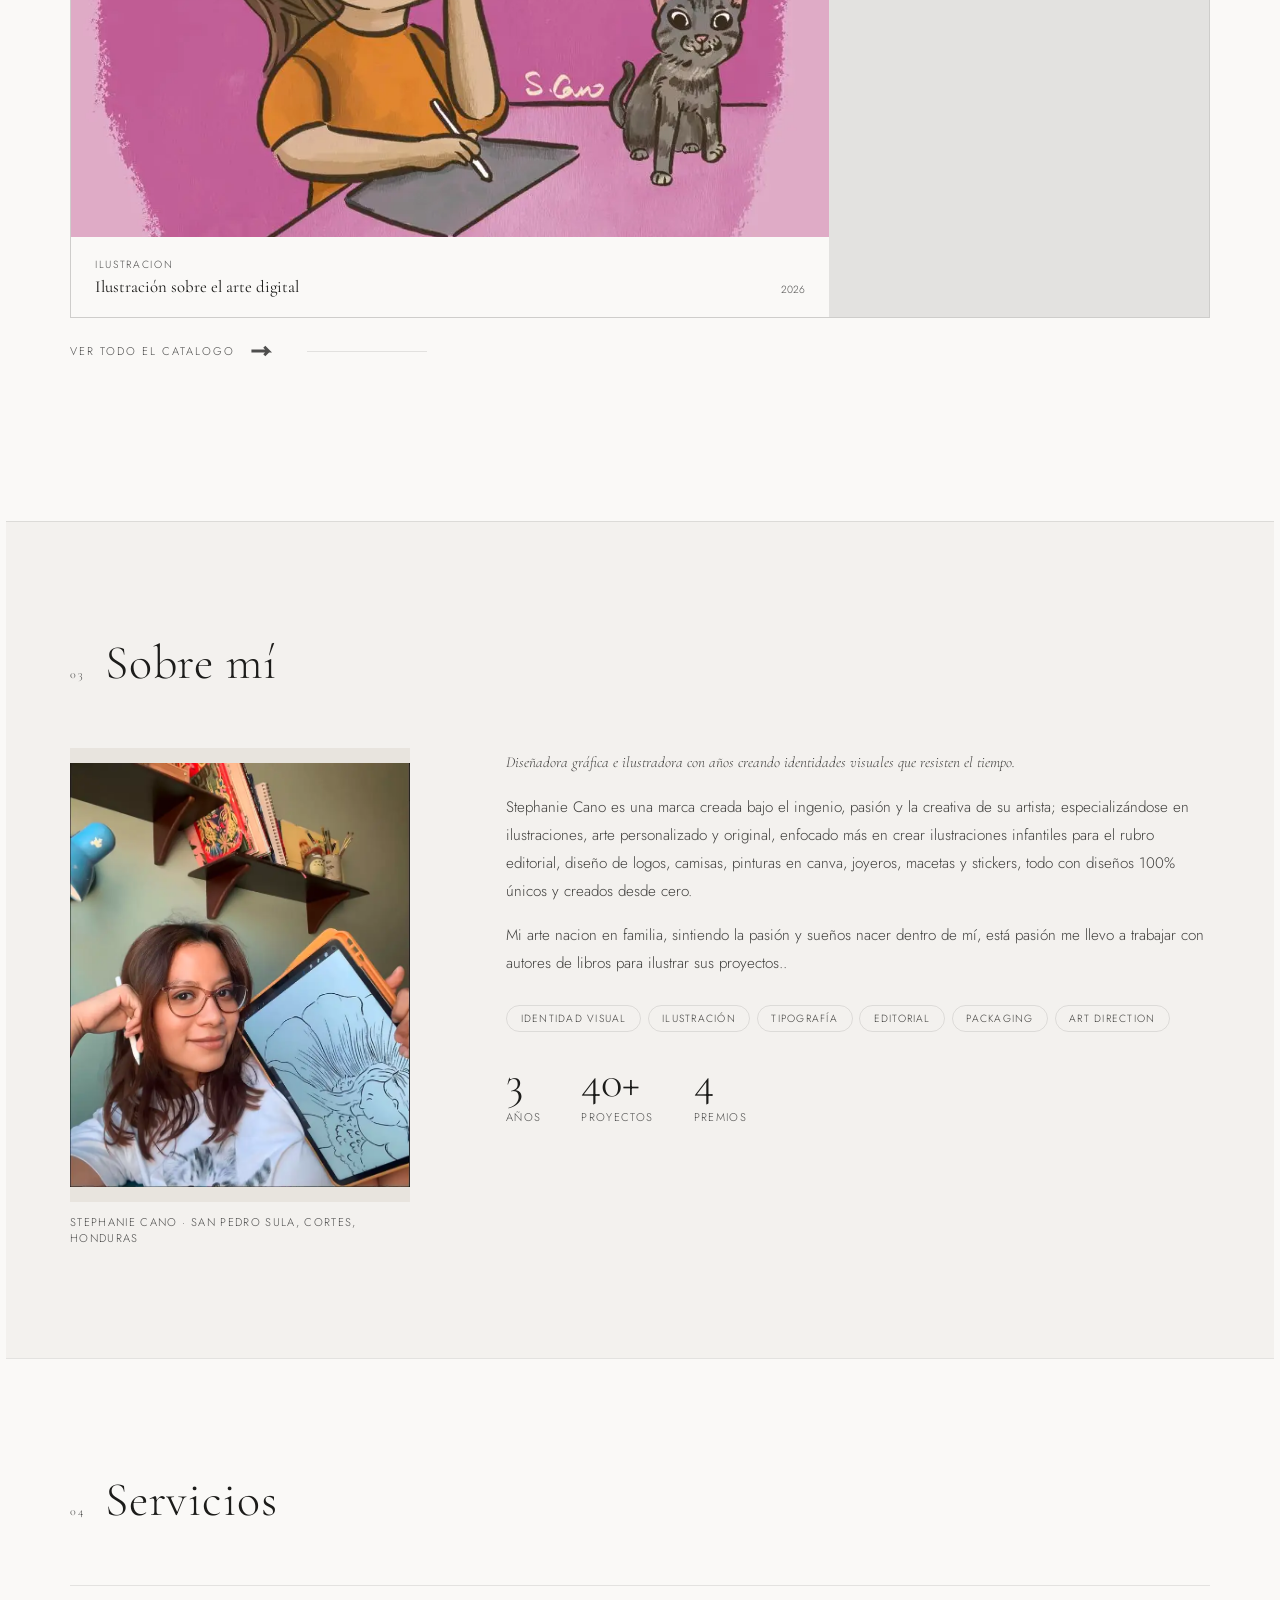
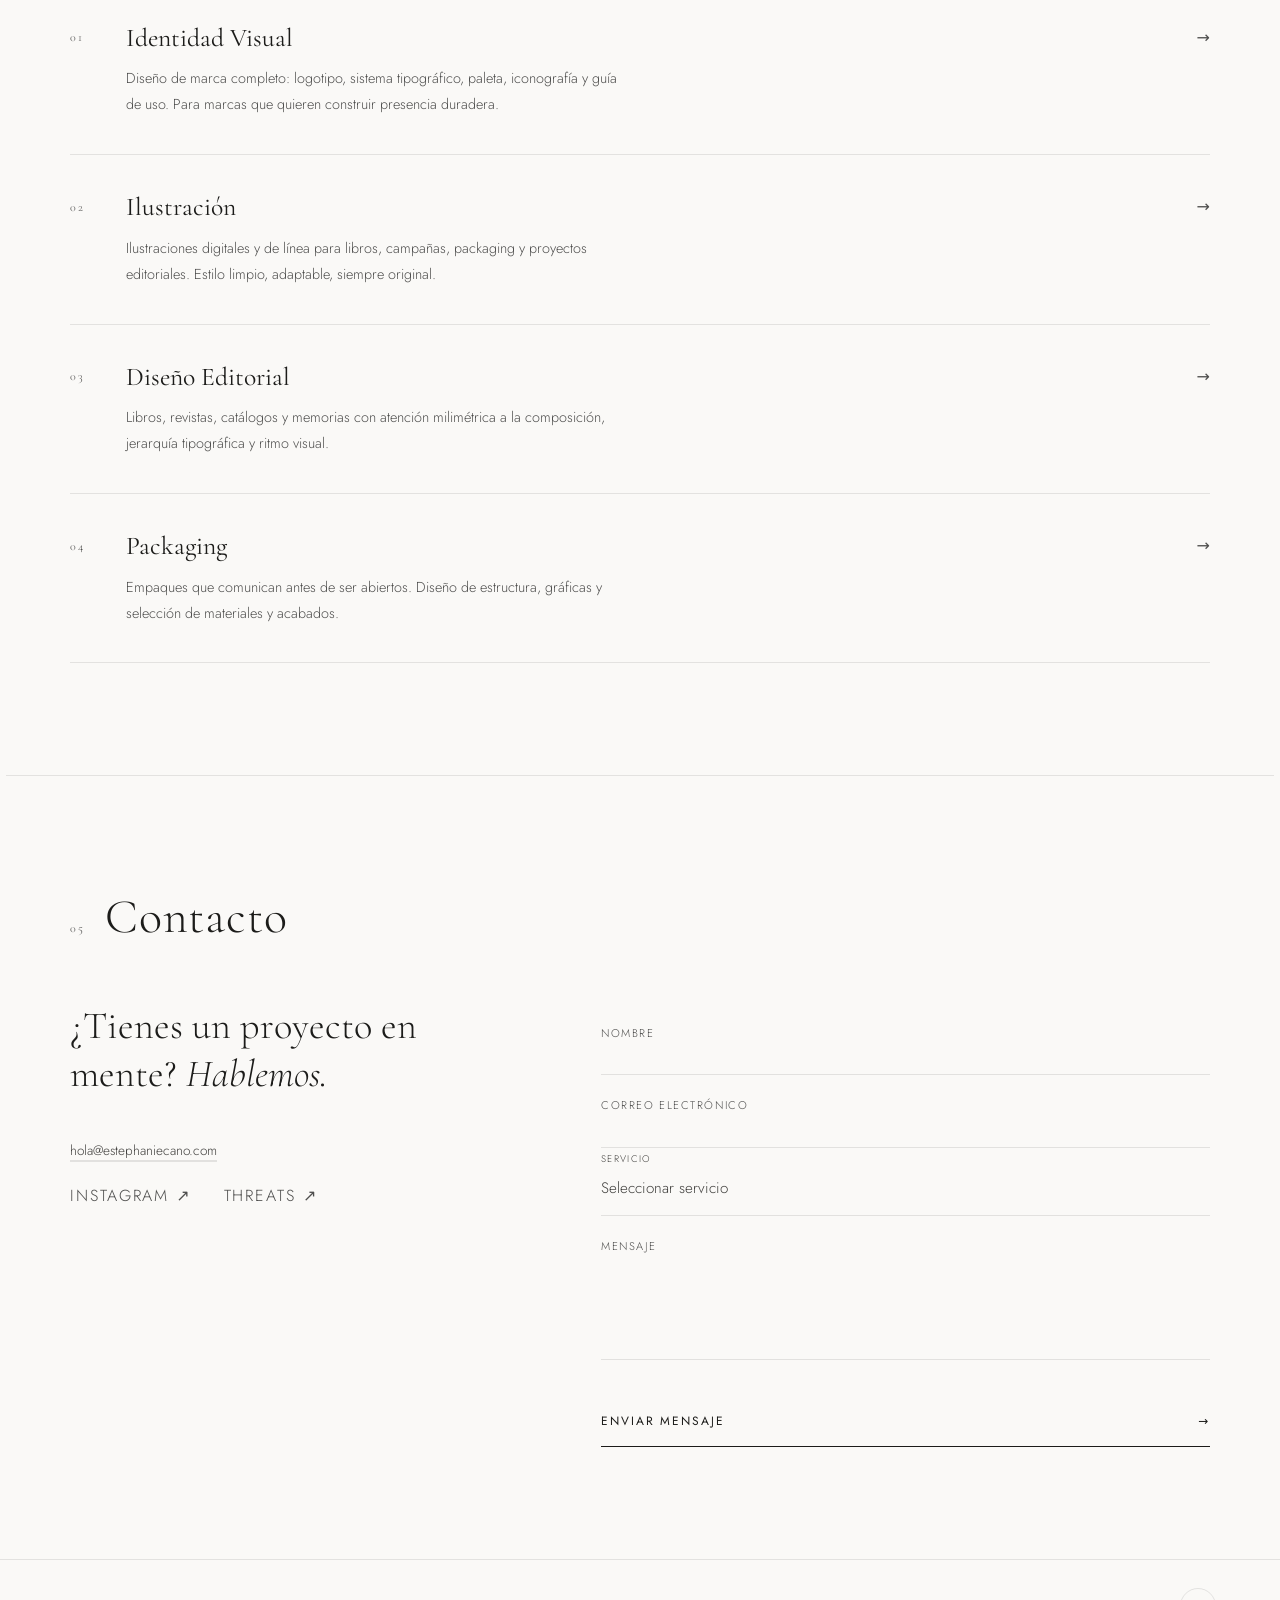
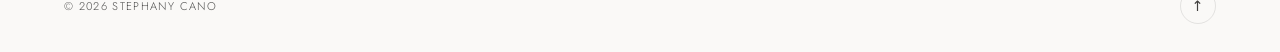
==== commit f4760ad5: "version con catalogo" ====
--- a/index.html
+++ b/index.html
@@ -4,16 +4,18 @@
   <meta charset="UTF-8" />
   <meta name="viewport" content="width=device-width, initial-scale=1.0"/>
   <title>Stephanie Cano — Diseño & Ilustración</title>
+  <link rel="icon" type="image/png" href="wicon.png" />
   <link rel="stylesheet" href="front/css/estilos.css" />
   <link href="https://fonts.googleapis.com/css2?family=Cormorant+Garamond:ital,wght@0,300;0,400;1,300;1,400&family=Jost:wght@300;400;500&display=swap" rel="stylesheet"/>
+
 </head>
 <body>
 
   <div class="cursor" id="cursor"></div>
 
-  <!-- nav de informacion -->
+  <!-- todas las secciones -->
   <header class="nav" id="nav">
-    <a href="#inicio" class="nav-logo">SC</a>
+    <a href="#inicio" class="nav-logo"><img src="img/icon.png" alt="Logo" height="60px"/></a>
     <nav class="nav-links" aria-label="Navegación principal">
       <a href="#portafolio">Portafolio</a>
       <a href="#sobre-mi">Sobre mí</a>
@@ -75,7 +77,7 @@
       <article class="work-item" data-cat="branding">
         <div class="work-img">
           <img src="img/1.webp" alt="Identidad Atelier Nube" />
-          <div class="work-overlay">Ver proyecto</div>
+          <div class="work-overlay">Proyecto</div>
         </div>
         <div class="work-info">
           <span class="work-cat">Branding</span>
@@ -84,10 +86,22 @@
         </div>
       </article>
 
+            <article class="work-item wide" data-cat="branding">
+        <div class="work-img">
+          <img src="img/16.webp" alt="Ilustracion una niña y un gato" />
+          <!-- <div class="work-overlay">Proyecto</div> -->
+        </div>
+        <div class="work-info">
+          <span class="work-cat">Branding</span>
+          <h3>Marca personal para San Valentin</h3>
+          <span class="work-yr">2026</span>
+        </div>
+      </article>
+
       <article class="work-item wide" data-cat="ilustracion">
         <div class="work-img">
-          <img src="img/2.webp" alt="Identidad Atelier Nube" />
-          <div class="work-overlay">Ver proyecto</div>
+          <img src="img/gato.webp" alt="Identidad Atelier Nube" />
+          <!-- <div class="work-overlay">Proyecto</div> -->
         </div>
         <div class="work-info">
           <span class="work-cat">Branding</span>
@@ -99,7 +113,7 @@
       <article class="work-item" data-cat="editorial">
         <div class="work-img">
           <img src="img/3.webp" alt="Identidad Atelier Nube" />
-          <div class="work-overlay">Ver proyecto</div>
+          <!-- <div class="work-overlay">Proyecto</div> -->
         </div>
         <div class="work-info">
           <span class="work-cat">Branding</span>
@@ -111,7 +125,7 @@
       <article class="work-item" data-cat="branding">
         <div class="work-img">
           <img src="img/4.webp" alt="Identidad Atelier Nube" />
-          <div class="work-overlay">Ver proyecto</div>
+          <!-- <div class="work-overlay">Ver proyecto</div> -->
         </div>
         <div class="work-info">
           <span class="work-cat">Branding</span>
@@ -123,7 +137,7 @@
       <article class="work-item" data-cat="ilustracion">
         <div class="work-img">
           <img src="img/9.webp" alt="Identidad Atelier Nube" />
-          <div class="work-overlay">Ver proyecto</div>
+          <!-- <div class="work-overlay">Ver proyecto</div> -->
         </div>
         <div class="work-info">
           <span class="work-cat">Ilustracion</span>
@@ -135,7 +149,7 @@
       <article class="work-item wide" data-cat="ilustracion">
         <div class="work-img">
           <img src="img/7.webp" alt="Ilustracion una niña y un gato" />
-          <div class="work-overlay">Ver proyecto</div>
+          <!-- <div class="work-overlay">Ver proyecto</div> -->
         </div>
         <div class="work-info">
           <span class="work-cat">Ilustracion</span>
@@ -144,6 +158,17 @@
         </div>
       </article>
 
+
+    </div>
+    <br>
+        <div class="hero-foot">
+      <a href="front/pag/catalogo.html" class="scroll-cta">
+        <span>VER TODO EL CATALOGO</span>
+        <svg width="30" height="20" viewBox="0 0 14 14" fill="none" aria-hidden="true">
+          <path d="M1 7 L13 7 L10 4 M13 7 L10 10" stroke="currentColor" stroke-width="2" fill="none"/>
+        </svg>
+      </a>
+      <div class="hero-line"></div>
     </div>
   </section>
 
@@ -162,8 +187,12 @@
       </div>
       <div class="sobre-txt reveal">
         <p class="sobre-lead">Diseñadora gráfica e ilustradora con años creando identidades visuales que resisten el tiempo.</p>
-        <p>Trabajo en la intersección entre el diseño de sistemas y la ilustración. Cada proyecto empieza con escucha, continúa con investigación y termina con una imagen que dice exactamente lo necesario — nada más.</p>
-        <p>He colaborado con estudios de arquitectura, editoriales independientes, marcas de moda y proyectos culturales en México, España y Argentina.</p>
+        <p>Stephanie Cano es una marca creada bajo el 
+            ingenio, pasión y la creativa de su artista; especializándose en ilustraciones, arte 
+            personalizado y original, enfocado más en crear ilustraciones infantiles para el 
+            rubro editorial, diseño de logos, camisas, pinturas en canva, joyeros, macetas y 
+            stickers, todo con diseños 100% únicos y creados desde cero. </p>
+        <p>Mi arte nacion en familia, sintiendo la pasión y sueños nacer dentro de mí, está pasión me llevo a trabajar con autores de libros para ilustrar sus proyectos..</p>
         <div class="tag-list">
           <span>Identidad visual</span><span>Ilustración</span><span>Tipografía</span>
           <span>Editorial</span><span>Packaging</span><span>Art direction</span>
@@ -232,8 +261,8 @@
           <a href="mailto:hola@elenamora.com" class="c-mail">hola@estephaniecano.com</a>
           <div class="c-socials">
             <a href="https://www.instagram.com/stephaniecanolara/" class="c-soc" target="_blank" rel="noopener">Instagram ↗</a>
-            <a href="#" class="c-soc" target="_blank" rel="noopener">Facebook ↗</a>
-            <a href="#" class="c-soc" target="_blank" rel="noopener">LinkedIn ↗</a>
+            <a href="https://www.threads.com/@stephaniecanolara?xmt=AQF0UjvrJjSkkou1XAzruTygrAPydsYtUmhh7D6UmIAfmrk" class="c-soc" target="_blank" rel="noopener">Threats ↗</a>
+            <!-- <a href="#" class="c-soc" target="_blank" rel="noopener">LinkedIn ↗</a> -->
           </div>
         </div>
       </div>
--- a/front/css/estilos.css
+++ b/front/css/estilos.css
@@ -104,17 +104,7 @@
   display: block; width: 22px; height: 1px; background: var(--ink);
   transition: transform .35s var(--ease), opacity .35s;
 }
-.work-img img {
-  width: 100%;
-  height: 100%;
-  object-fit: cover;
-  display: block;
-  transition: transform .5s ease;
-}
-
-.work-item:hover .work-img img {
-  transform: scale(1.04);
-}
+
 /* ---- OVERLAY MENU ---- */
 .overlay-menu {
   position: fixed; inset: 0;
@@ -209,7 +199,7 @@
 
 .hero-foot {
   display: flex; align-items: center; gap: 2rem;
-  padding-bottom: 2.5rem;
+  padding-bottom: 3rem;
   animation: fadeIn .8s .6s both;
 }
 .scroll-cta {
@@ -424,13 +414,13 @@
 .c-mail::after {
   content: '';
   position: absolute; bottom: -2px; left: 0;
-  width: 100%; height: 1px; background: var(--rule);
+  width: 100%; height: 2px; background: var(--rule);
   transition: background .3s;
 }
 .c-mail:hover::after { background: var(--ink); }
-.c-socials { display: flex; gap: 1.5rem; flex-wrap: wrap; }
+.c-socials { display: flex; gap: 2rem; flex-wrap: wrap; }
 .c-soc {
-  font-size: .7rem; letter-spacing: .12em; text-transform: uppercase;
+  font-size: 1rem; letter-spacing: .12em; text-transform: uppercase;
   color: var(--ink-low); transition: color .25s;
 }
 .c-soc:hover { color: var(--ink); }
@@ -519,7 +509,17 @@
   transition: opacity .7s var(--ease), transform .7s var(--ease);
 }
 .reveal.in { opacity: 1; transform: none; }
-
+.work-img img {
+  width: 100%;
+  height: 100%;
+  object-fit: cover;
+  display: block;
+  transition: transform .6s cubic-bezier(.4,0,.2,1);
+}
+
+.work-item:hover .work-img img {
+  transform: scale(1.05);
+}
 /* ---- RESPONSIVE ---- */
 @media (max-width: 1024px) {
   .work-grid { grid-template-columns: repeat(2, 1fr); }
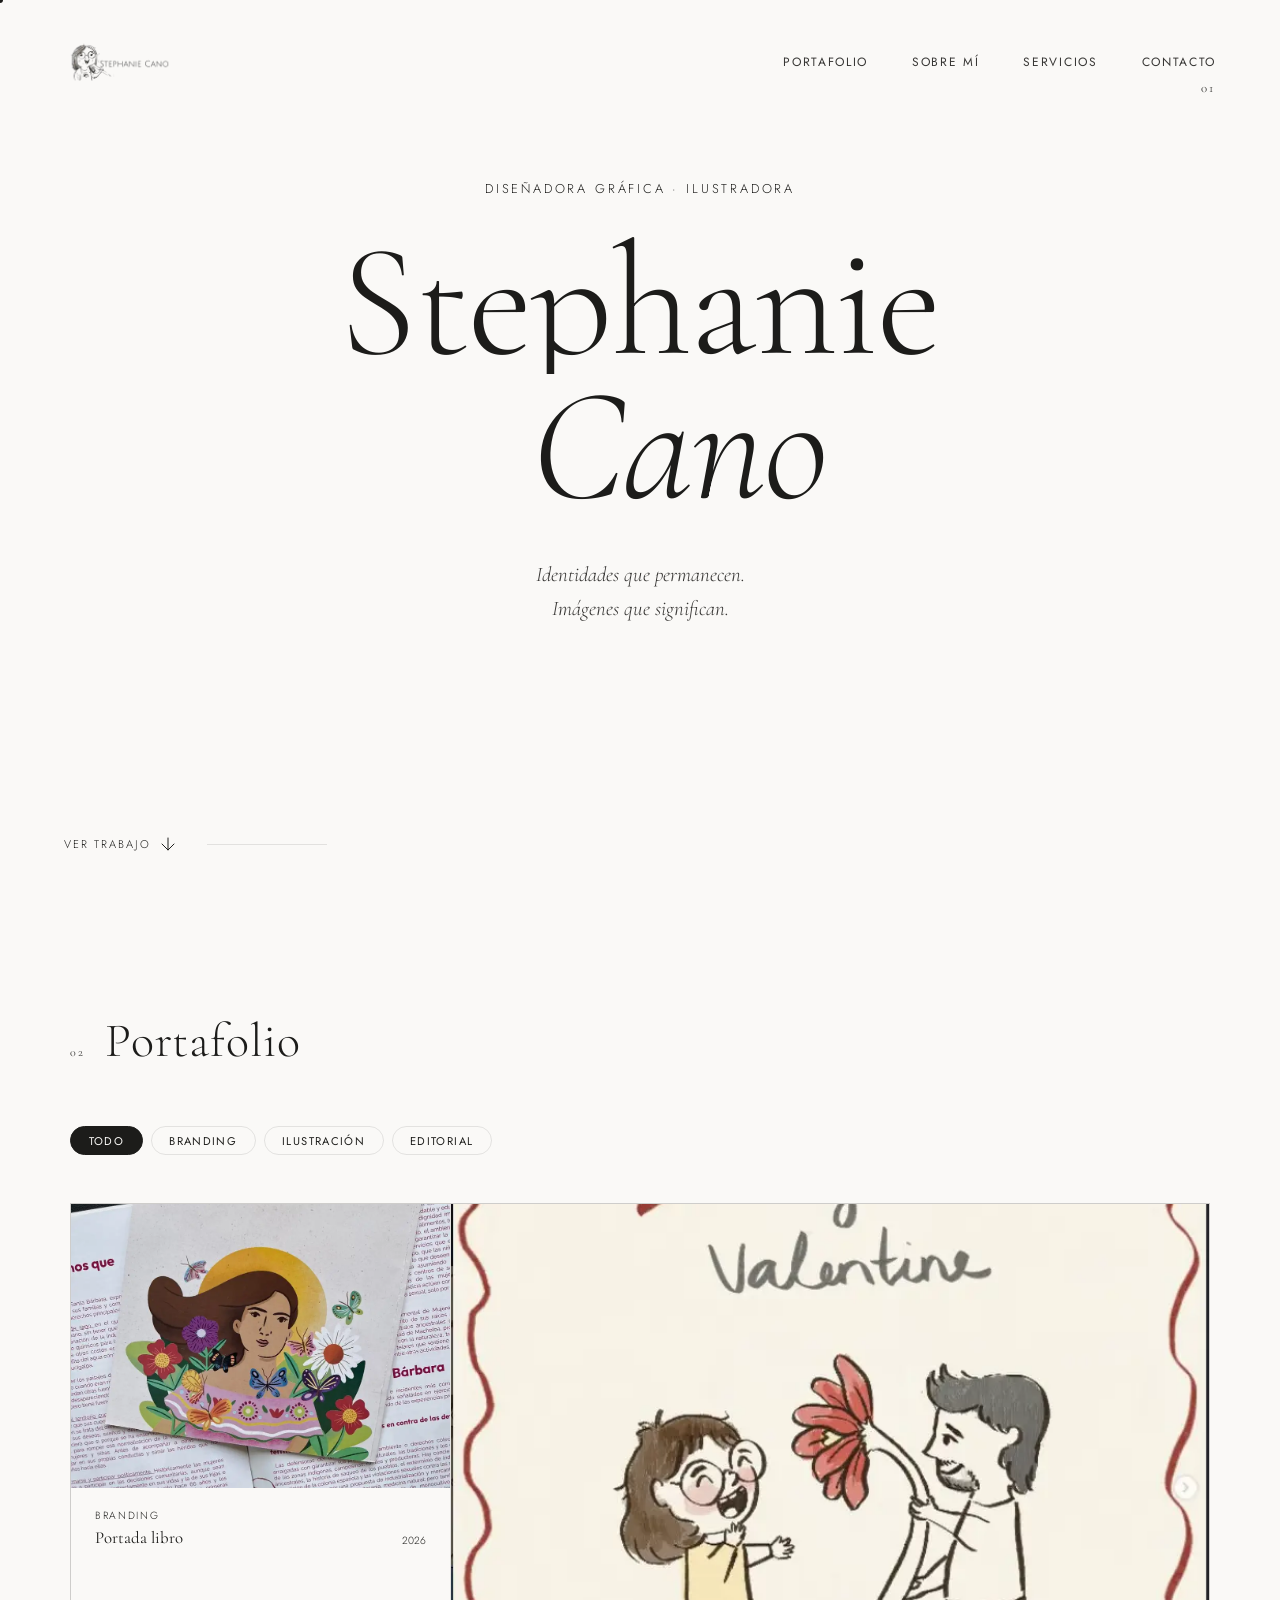
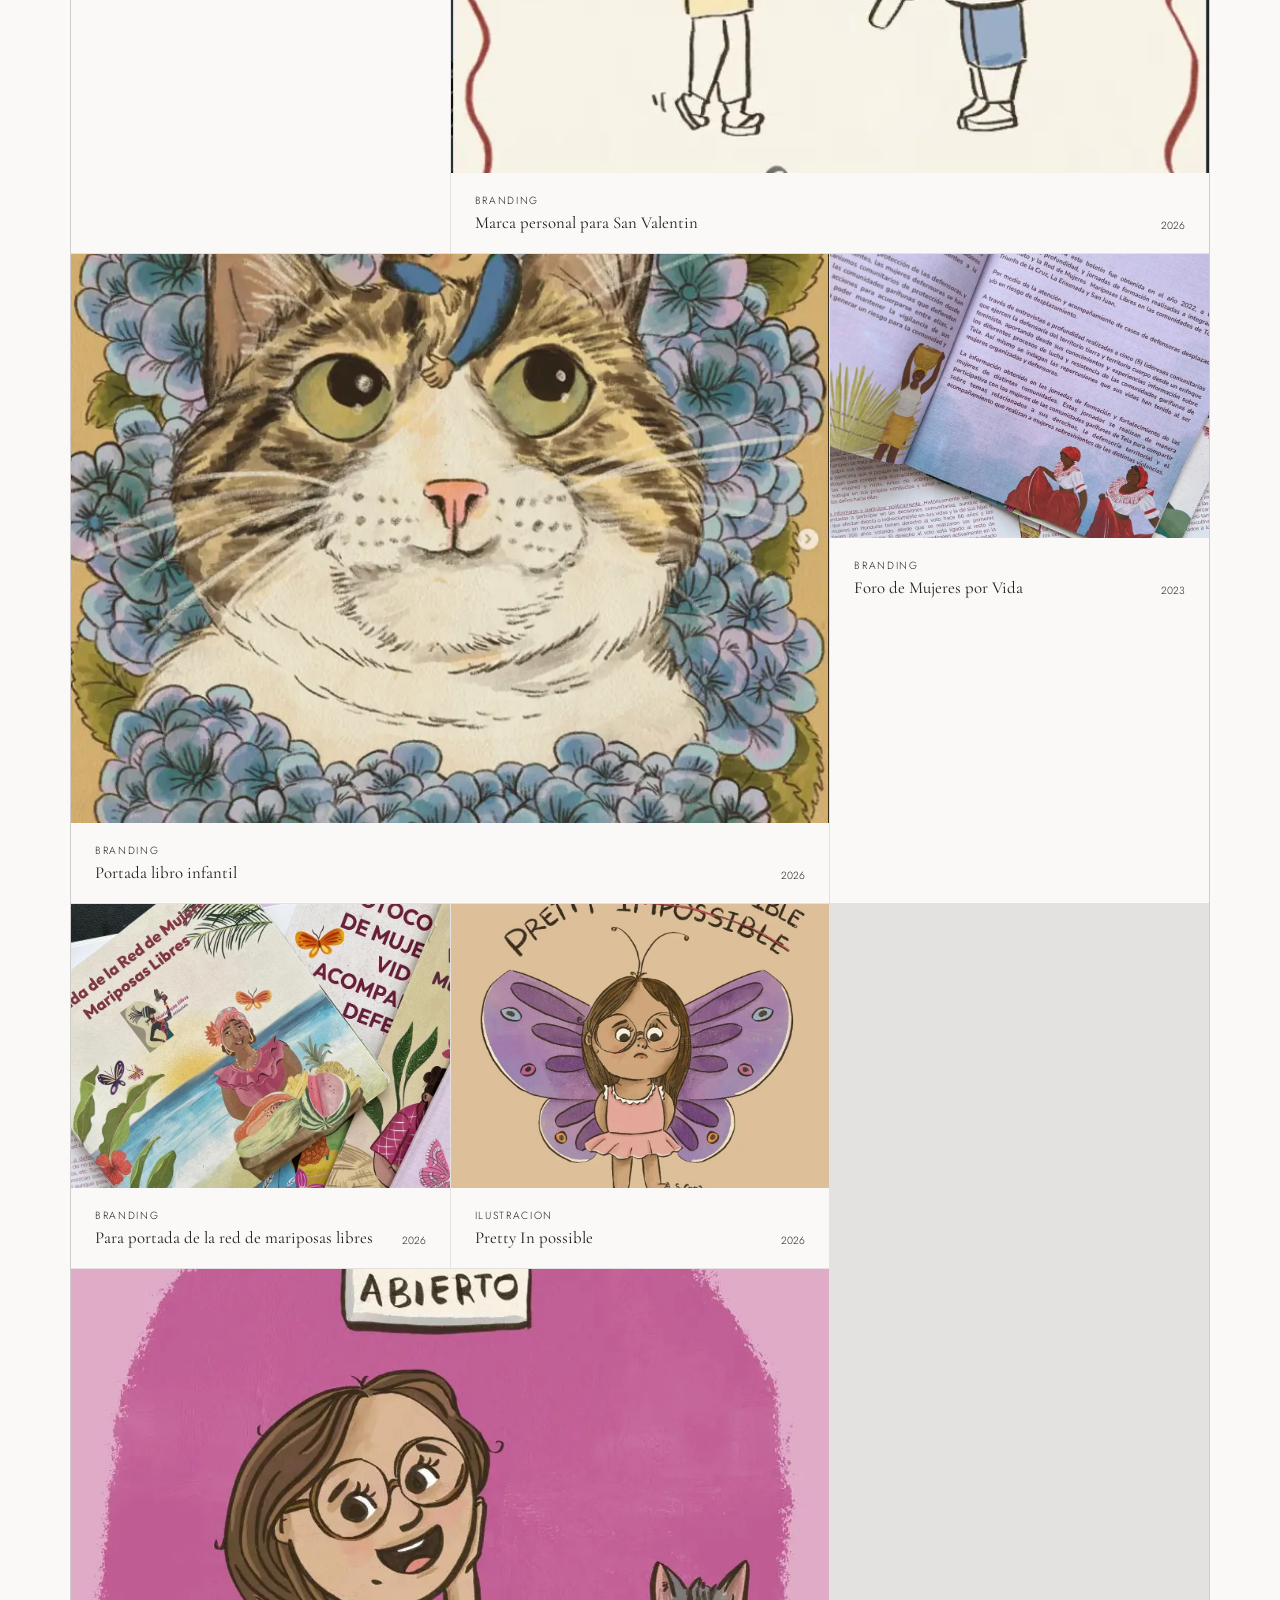
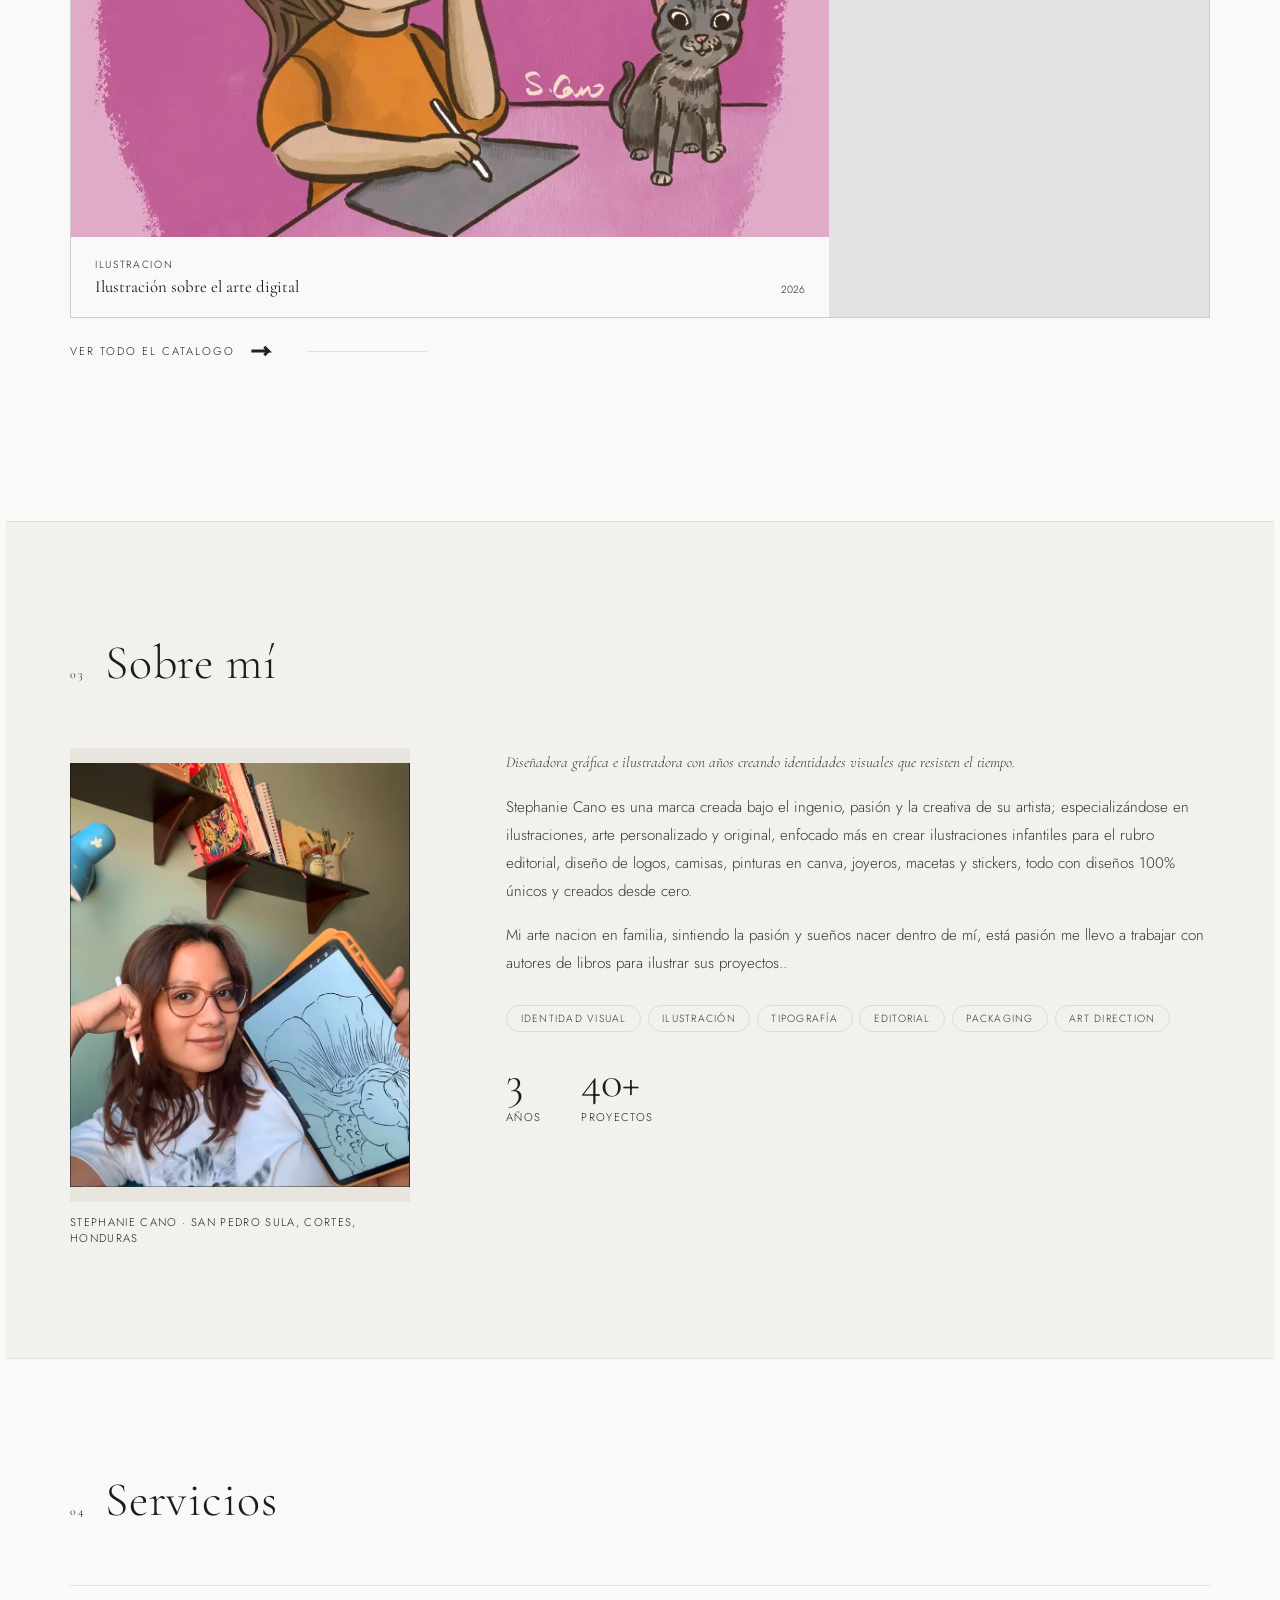
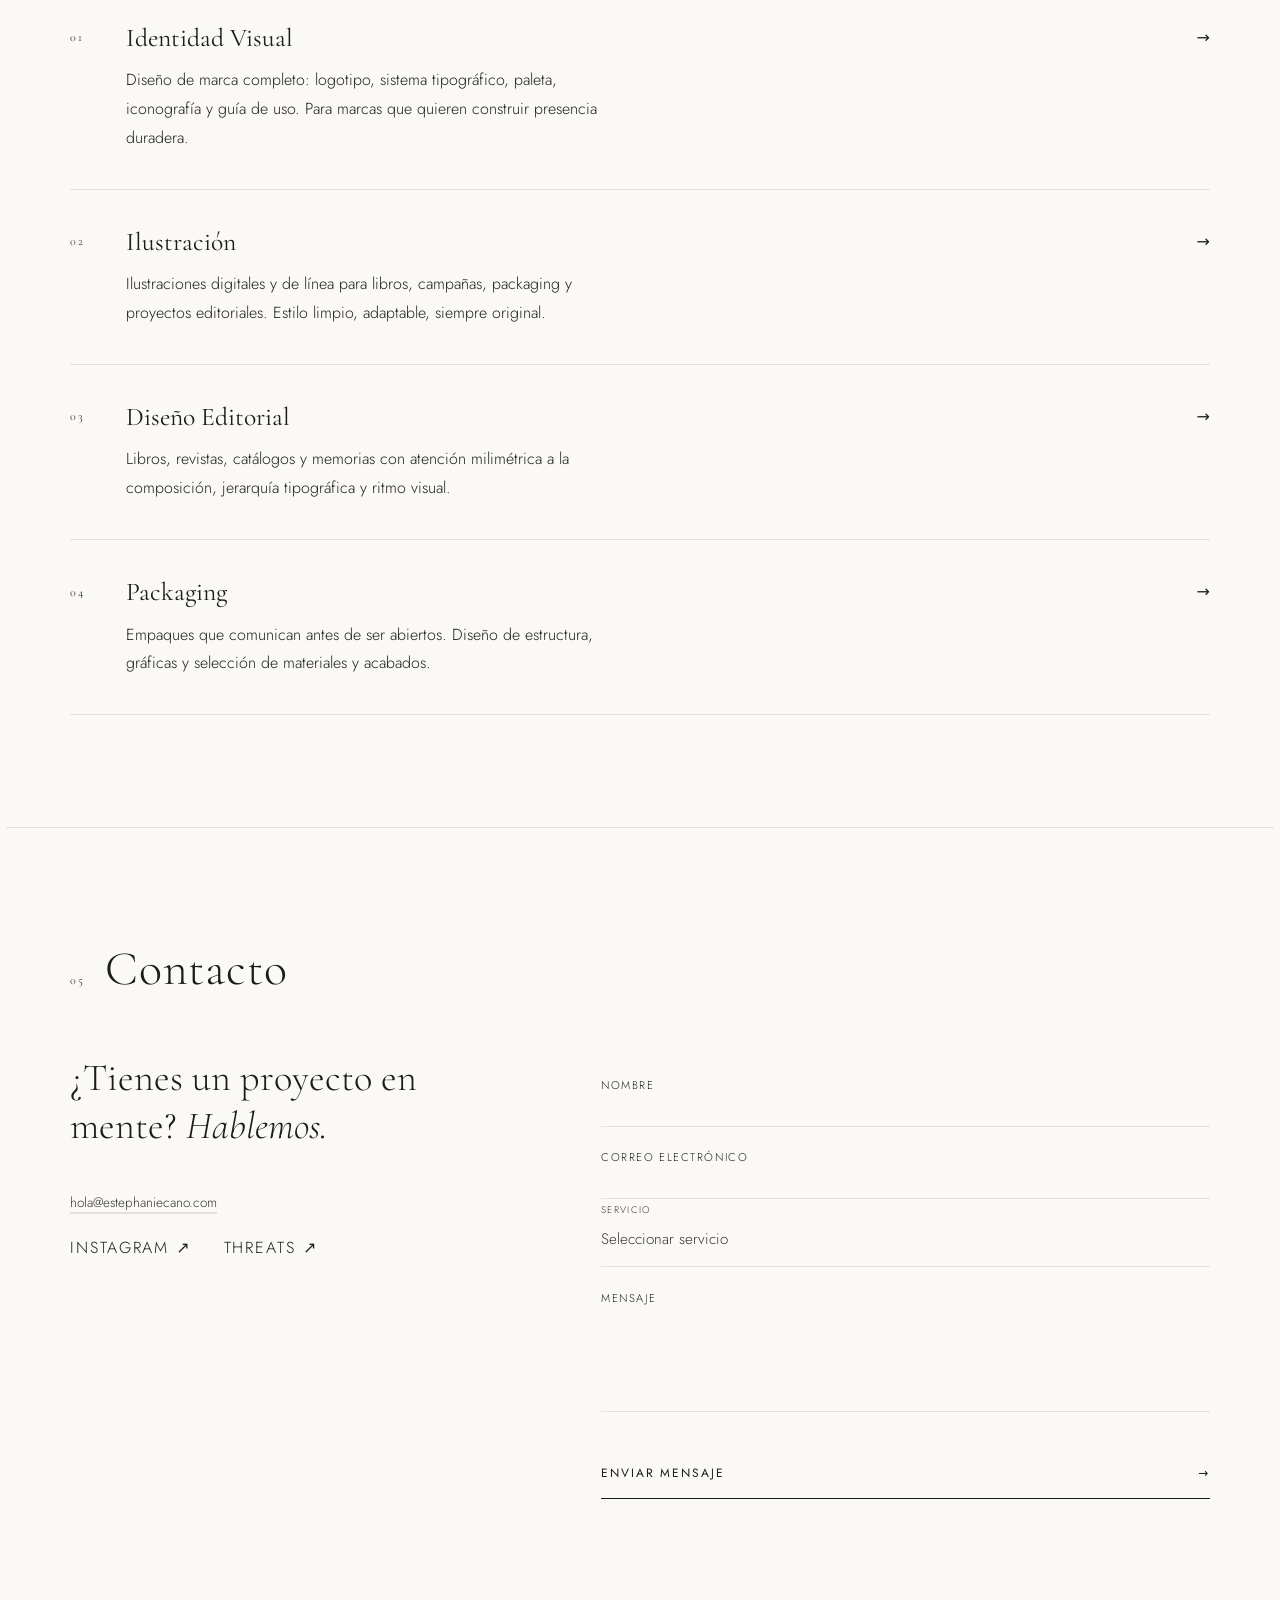
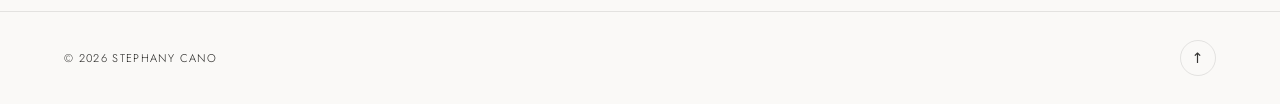
==== commit ace43d87: "correcion de colores, prueba de formulario" ====
--- a/index.html
+++ b/index.html
@@ -200,7 +200,7 @@
         <div class="stat-row">
           <div class="stat"><strong>3</strong><span>años</span></div>
           <div class="stat"><strong>40+</strong><span>proyectos</span></div>
-          <div class="stat"><strong>4</strong><span>premios</span></div>
+          <!-- <div class="stat"><strong>4</strong><span>premios</span></div> -->
         </div>
       </div>
     </div>
@@ -266,36 +266,43 @@
           </div>
         </div>
       </div>
-      <form class="contact-form reveal" id="cForm" novalidate>
-        <div class="field">
-          <input type="text" id="fn" name="nombre" placeholder=" " required autocomplete="name"/>
-          <label for="fn">Nombre</label>
-        </div>
-        <div class="field">
-          <input type="email" id="fe" name="email" placeholder=" " required autocomplete="email"/>
-          <label for="fe">Correo electrónico</label>
-        </div>
-        <div class="field field-sel">
-          <select id="fs" name="servicio">
-            <option value="">Seleccionar servicio</option>
-            <option>Identidad Visual</option>
-            <option>Ilustración</option>
-            <option>Diseño Editorial</option>
-            <option>Packaging</option>
-            <option>Otro</option>
-          </select>
-          <label for="fs" class="sel-label">Servicio</label>
-        </div>
-        <div class="field">
-          <textarea id="fm" name="mensaje" rows="4" placeholder=" " required></textarea>
-          <label for="fm">Mensaje</label>
-        </div>
-        <button type="submit" class="send-btn">
-          <span>Enviar mensaje</span>
-          <span class="send-arr">→</span>
-        </button>
-        <p class="form-ok" id="formOk">Mensaje recibido — te escribo pronto.</p>
-      </form>
+<form class="contact-form reveal" id="cForm" novalidate method="POST" data-netlify="true" netlify-honeypot="bot-field" action="/success.html">
+  
+
+  <input type="hidden" name="form-name" value="contact" />
+  <p class="hidden" style="display:none;">
+    <input name="bot-field" />
+  </p>
+
+  <div class="field">
+    <input type="text" id="fn" name="nombre" placeholder=" " required autocomplete="name"/>
+    <label for="fn">Nombre</label>
+  </div>
+  <div class="field">
+    <input type="email" id="fe" name="email" placeholder=" " required autocomplete="email"/>
+    <label for="fe">Correo electrónico</label>
+  </div>
+  <div class="field field-sel">
+    <select id="fs" name="servicio">
+      <option value="">Seleccionar servicio</option>
+      <option>Identidad Visual</option>
+      <option>Ilustración</option>
+      <option>Diseño Editorial</option>
+      <option>Packaging</option>
+      <option>Otro</option>
+    </select>
+    <label for="fs" class="sel-label">Servicio</label>
+  </div>
+  <div class="field">
+    <textarea id="fm" name="mensaje" rows="4" placeholder=" " required></textarea>
+    <label for="fm">Mensaje</label>
+  </div>
+  <button type="submit" class="send-btn">
+    <span>Enviar mensaje</span>
+    <span class="send-arr">→</span>
+  </button>
+  <!-- <p class="form-ok" id="formOk">Mensaje recibido — te escribo pronto.</p> -->
+</form>
     </div>
   </section>
 
--- a/front/css/estilos.css
+++ b/front/css/estilos.css
@@ -6,8 +6,8 @@
   --off:     #f3f1ee;
   --bone:    #e8e4de;
   --ink:     #1c1c1a;
-  --ink-mid: #41403e;
-  --ink-low: #4f4f4e;
+  --ink-mid: #373634;
+  --ink-low: #20201e;
   --rule:    rgba(28,28,26,.1);
   --accent:  #1c1c1a;
 
@@ -19,7 +19,7 @@
   --ease: cubic-bezier(.4,0,.2,1);
 }
 
-/* ---- RESET ---- */
+
 *, *::before, *::after { box-sizing: border-box; margin: 0; padding: 0; }
 html { scroll-behavior: smooth; }
 body {
@@ -156,7 +156,7 @@
     padding-bottom: 3rem; 
   }
 .hero-eyebrow {
-  font-size: .7rem;
+  font-size: .8rem;
   letter-spacing: .22em;
   text-transform: uppercase;
   color: var(--ink-low);
@@ -332,7 +332,7 @@
   color: var(--ink-low); margin-top: .75rem;
 }
 .sobre-lead {
-  font-family: var(--serif); font-size: clamp(1.2rem, 2.5vw, 1.65rem);
+  font-family: var(--serif); font-size: clamp(1.4rem, 2.5vw, 1.65rem);
   font-weight: 300; font-style: italic;
   line-height: 1.4; color: var(--ink);
   margin-bottom: 1.75rem;
@@ -390,7 +390,7 @@
 }
 .serv-item:hover .serv-arr { transform: translateX(6px); color: var(--ink); }
 .serv-item > p {
-  font-size: .9rem; color: var(--ink-low);
+  font-size: 1rem; color: var(--ink-low);
   line-height: 1.8; max-width: 560px;
   padding-left: calc(2rem + 1.5rem);
 }
@@ -425,7 +425,7 @@
 }
 .c-soc:hover { color: var(--ink); }
 
-/* ---- FORM ---- */
+/* ---- FORMULARIO ---- */
 .contact-form { display: flex; flex-direction: column; gap: 0; }
 .field {
   position: relative;
@@ -503,7 +503,7 @@
 }
 .up-btn:hover { background: var(--ink); color: var(--white); border-color: var(--ink); }
 
-/* ---- REVEAL ---- */
+
 .reveal {
   opacity: 0; transform: translateY(24px);
   transition: opacity .7s var(--ease), transform .7s var(--ease);
@@ -520,7 +520,7 @@
 .work-item:hover .work-img img {
   transform: scale(1.05);
 }
-/* ---- RESPONSIVE ---- */
+
 @media (max-width: 1024px) {
   .work-grid { grid-template-columns: repeat(2, 1fr); }
   .work-item.wide { grid-column: span 2; }
